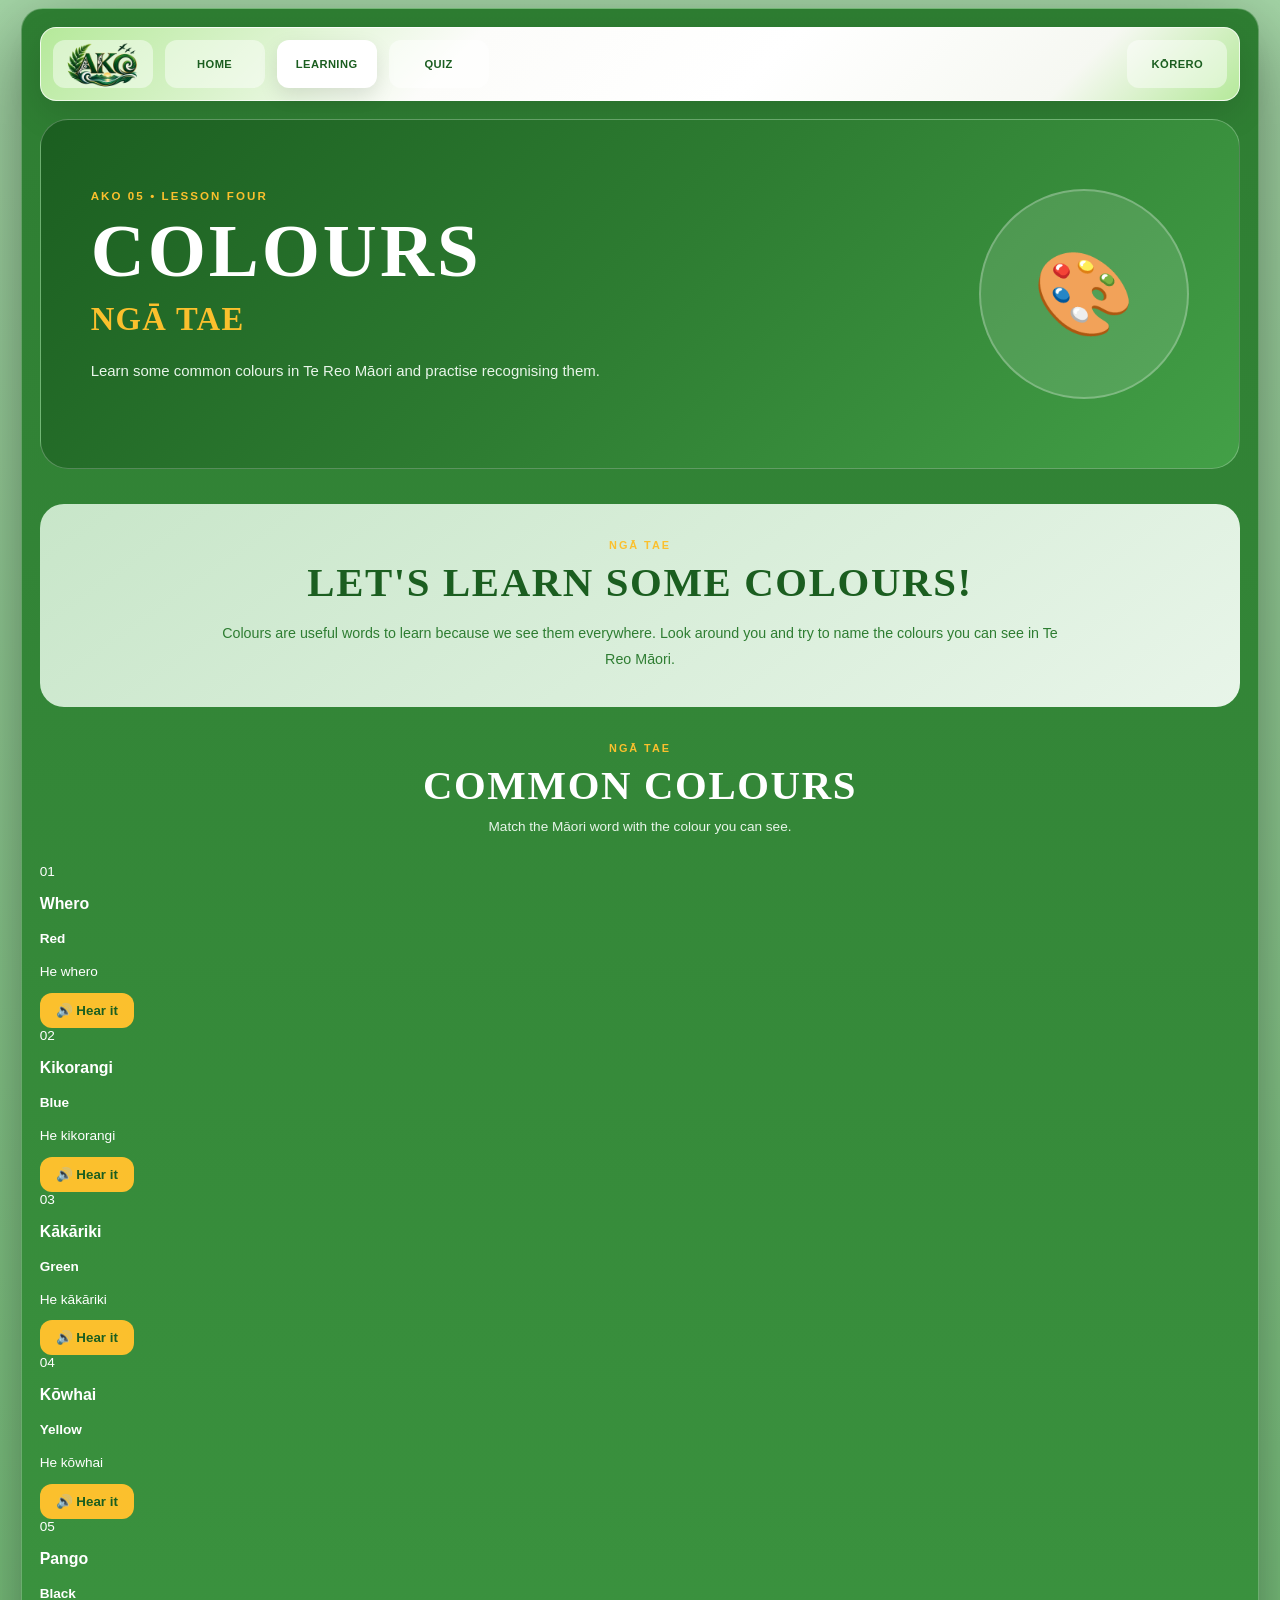
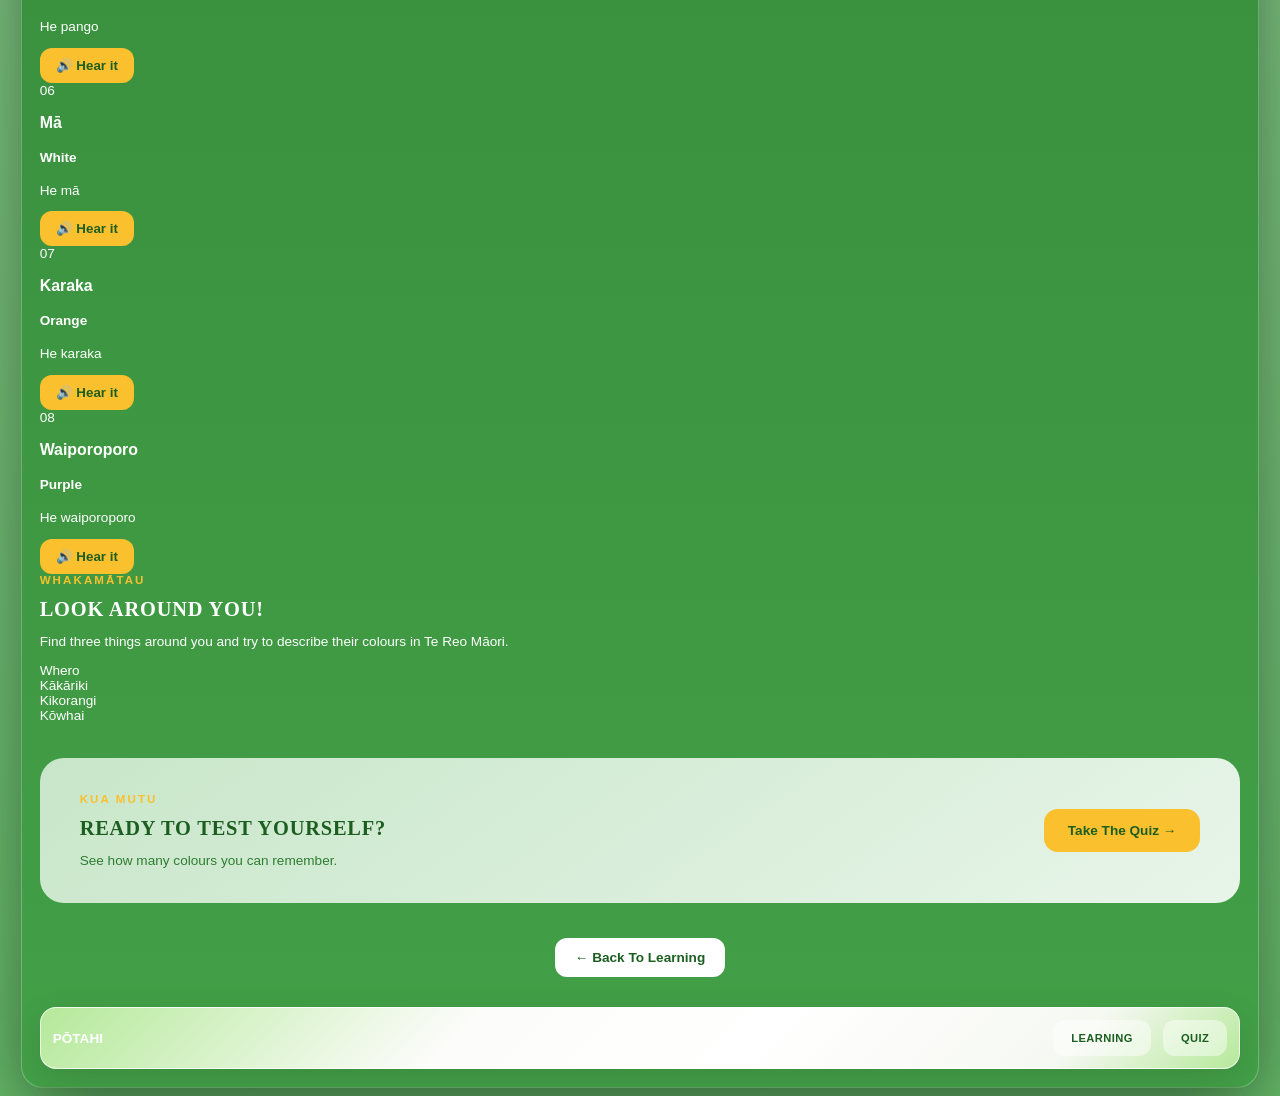
==== colours.html @ 437b7de7 "my new code for the colour card" ====
<!DOCTYPE html>
<html lang="en-NZ">

<head>
  <meta charset="UTF-8" />
  <meta name="viewport" content="width=device-width, initial-scale=1.0" />

  <title>Colours | Pōtahi</title>

  <link rel="stylesheet" href="style.css" />
</head>

<body>

  <main class="site-shell">

    <!-- Navigation -->
    <nav class="top-nav" aria-label="Main navigation">

      <a href="index.html">
        <img
          src="graphics/website_logo.png"
          width="77"
          height="51"
          alt="Pōtahi Home"
        />
      </a>

      <a href="index.html">Home</a>

      <a href="learning.html" class="active">
        Learning
      </a>

      <a href="Quiz.html">
        Quiz
      </a>

      <a class="nav-pill" href="#korero">
        Kōrero
      </a>

    </nav>


    <!-- Hero -->
    <section class="lesson-hero">

      <div>

        <p class="learning-eyebrow">
          AKO 05 • LESSON FOUR
        </p>

        <h1>
          Colours
        </h1>

        <h2>
          Ngā Tae
        </h2>

        <p>
          Learn some common colours in Te Reo Māori
          and practise recognising them.
        </p>

      </div>

      <div class="lesson-icon">
        🎨
      </div>

    </section>


    <!-- Introduction -->
    <section class="lesson-intro">

      <div class="section-heading">

        <p>NGĀ TAE</p>

        <h2>Let's Learn Some Colours!</h2>

      </div>

      <p>
        Colours are useful words to learn because we see
        them everywhere. Look around you and try to name
        the colours you can see in Te Reo Māori.
      </p>

    </section>


    <!-- Colour Cards -->
    <section class="colours-section">

      <div class="section-heading">

        <p>NGĀ TAE</p>

        <h2>Common Colours</h2>

        <span>
          Match the Māori word with the colour you can see.
        </span>

      </div>


      <div class="colours-grid">


        <!-- Whero -->
        <article class="colour-card">

          <span class="colour-number">
            01
          </span>

          <div class="colour-swatch swatch-red"></div>

          <h3>
            Whero
          </h3>

          <h4>
            Red
          </h4>

          <p>
            He whero
          </p>

          <button class="pronounce-btn" type="button">
            🔊 Hear it
          </button>

        </article>


        <!-- Kikorangi -->
        <article class="colour-card">

          <span class="colour-number">
            02
          </span>

          <div class="colour-swatch swatch-blue"></div>

          <h3>
            Kikorangi
          </h3>

          <h4>
            Blue
          </h4>

          <p>
            He kikorangi
          </p>

          <button class="pronounce-btn" type="button">
            🔊 Hear it
          </button>

        </article>


        <!-- Kākāriki -->
        <article class="colour-card">

          <span class="colour-number">
            03
          </span>

          <div class="colour-swatch swatch-green"></div>

          <h3>
            Kākāriki
          </h3>

          <h4>
            Green
          </h4>

          <p>
            He kākāriki
          </p>

          <button class="pronounce-btn" type="button">
            🔊 Hear it
          </button>

        </article>


        <!-- Kōwhai -->
        <article class="colour-card">

          <span class="colour-number">
            04
          </span>

          <div class="colour-swatch swatch-yellow"></div>

          <h3>
            Kōwhai
          </h3>

          <h4>
            Yellow
          </h4>

          <p>
            He kōwhai
          </p>

          <button class="pronounce-btn" type="button">
            🔊 Hear it
          </button>

        </article>


        <!-- Pango -->
        <article class="colour-card">

          <span class="colour-number">
            05
          </span>

          <div class="colour-swatch swatch-black"></div>

          <h3>
            Pango
          </h3>

          <h4>
            Black
          </h4>

          <p>
            He pango
          </p>

          <button class="pronounce-btn" type="button">
            🔊 Hear it
          </button>

        </article>


        <!-- Mā -->
        <article class="colour-card">

          <span class="colour-number">
            06
          </span>

          <div class="colour-swatch swatch-white"></div>

          <h3>
            Mā
          </h3>

          <h4>
            White
          </h4>

          <p>
            He mā
          </p>

          <button class="pronounce-btn" type="button">
            🔊 Hear it
          </button>

        </article>


        <!-- Karaka -->
        <article class="colour-card">

          <span class="colour-number">
            07
          </span>

          <div class="colour-swatch swatch-orange"></div>

          <h3>
            Karaka
          </h3>

          <h4>
            Orange
          </h4>

          <p>
            He karaka
          </p>

          <button class="pronounce-btn" type="button">
            🔊 Hear it
          </button>

        </article>


        <!-- Waiporoporo -->
        <article class="colour-card">

          <span class="colour-number">
            08
          </span>

          <div class="colour-swatch swatch-purple"></div>

          <h3>
            Waiporoporo
          </h3>

          <h4>
            Purple
          </h4>

          <p>
            He waiporoporo
          </p>

          <button class="pronounce-btn" type="button">
            🔊 Hear it
          </button>

        </article>

      </div>

    </section>


    <!-- Colour Practice -->
    <section class="colour-practice-section">

      <div class="colour-practice-content">

        <p class="learning-eyebrow">
          WHAKAMĀTAU
        </p>

        <h2>
          Look Around You!
        </h2>

        <p>
          Find three things around you and try to
          describe their colours in Te Reo Māori.
        </p>

      </div>


      <div class="colour-challenge">

        <div class="challenge-circle red-circle">
          Whero
        </div>

        <div class="challenge-circle green-circle">
          Kākāriki
        </div>

        <div class="challenge-circle blue-circle">
          Kikorangi
        </div>

        <div class="challenge-circle yellow-circle">
          Kōwhai
        </div>

      </div>

    </section>


    <!-- Quiz -->
    <section class="practice-section">

      <div>

        <p class="learning-eyebrow">
          KUA MUTU
        </p>

        <h2>
          Ready To Test Yourself?
        </h2>

        <p>
          See how many colours you can remember.
        </p>

      </div>

      <a href="Quiz.html" class="learning-start-btn">
        Take The Quiz →
      </a>

    </section>


    <!-- Back -->
    <div class="lesson-back">

      <a href="learning.html">
        ← Back To Learning
      </a>

    </div>


    <!-- Footer -->
    <footer class="footer-nav">

      <span>
        Pōtahi
      </span>

      <a href="learning.html">
        Learning
      </a>

      <a href="Quiz.html">
        Quiz
      </a>

    </footer>

  </main>


  <script src="script.js"></script>

</body>

</html>
---- style.css ----
:root {
  --forest:#2E7D32;
  --emerald:#43A047;
  --lime:#81C784;
  --mint:#E8F5E9;
  --sage:#C8E6C9;
  --dark:#1B5E20;
  --gold:#FBC02D;
  --white:#FFFFFF;
  --line: rgba(255,255,255,.25);
}

* {
  box-sizing: border-box;
}

body {
  margin: 0;
  min-height: 100vh;
  font-family: Arial, Helvetica, sans-serif;
  background: linear-gradient(180deg,#A5D6A7,#81C784,#66BB6A);
  color: var(--white);

  padding: 8px;
}

.site-shell {
  width: 98%;
  max-width: 2500px;
  margin: 0 auto;
  padding: 18px;
  border-radius: 22px;
  border: 1px solid var(--line);
  background: linear-gradient(180deg,#2E7D32,#388E3C,#43A047);
  box-shadow: 0 24px 80px rgba(0, 0, 0, 0.45);
}

.top-nav,
.footer-nav {

  background: linear-gradient(
      135deg,
      #b5e99a 0%,
      #fcfcfa 35%,
      #ffffff 60%,
      #f6f8f2 85%,
      #b5e99a 100%
  );

  border: 1px solid rgba(255,255,255,.75);

  border-radius: 16px;

  padding: 12px;

  display: flex;

  gap: 12px;

  align-items: center;

  box-shadow:
      0 12px 35px rgba(0,0,0,.12);
}

.top-nav a,
.footer-nav a {

  color: var(--dark);

  text-decoration: none;

  font-weight: 700;

  letter-spacing: .04em;

  text-transform: uppercase;

  font-size: .82rem;

  padding: 12px 18px;

  border-radius: 12px;

  background: rgba(255,255,255,.45);

  transition: .3s;
}

.top-nav a:hover,


.footer-nav a:hover {

    background: white;

    transform: translateY(-2px);

    box-shadow: 0 8px 20px rgba(0,0,0,.10);

}

.logo {
  width: 46px;
  height: 46px;
  display: grid;
  place-items: center;
  border-radius: 50% !important;
  padding: 0 !important;
  font-family: Georgia, serif;
  font-size: 1.2rem !important;
}

.nav-pill {
  margin-left: auto;
}

.hero {
  margin: 18px 0;
  min-height: 300px;
  border-radius: 20px;
  padding: 42px;
  display: flex;
  justify-content: space-between;
  gap: 24px;
  align-items: center;
  background: linear-gradient(135deg,#2E7D32,#43A047);
  border: 1px solid var(--line);
}

.eyebrow {
  margin: 0 0 8px;
  text-transform: uppercase;
  letter-spacing: 0.18em;
  color: var(--white);
  font-weight: 700;
}

h1,
h2 {
  margin: 0;
  font-family: Georgia, 'Times New Roman', serif;
  text-transform: uppercase;
  color: var(--white);
  letter-spacing: 0.04em;
}

h1 {
  font-size: clamp(2.2rem, 6vw, 4.5rem);
}

.button {
  color: var(--navy);
  background: var(--white);
  text-decoration: none;
  font-weight: 800;
  padding: 14px 22px;
  border-radius: 12px;
  white-space: nowrap;
}

.card-grid {
  display: grid;
  grid-template-columns: repeat(2, 1fr);
  gap: 18px;
}

.info-card{
    position:relative;
    min-height: 340px;
    border-radius:28px;
    overflow:hidden;
    border:1px solid var(--line);

    cursor:pointer;

    transition:.45s;

    transform-style:preserve-3d;
}

.info-card:hover{
    transform:translateY(-12px) scale(1.03);

    box-shadow:0 30px 60px rgba(0,0,0,.35);
}

.card-front,
.card-back{

    position:absolute;

    inset:0;

    padding:35px;

    display:flex;

    flex-direction:column;

    justify-content:center;

    transition:.45s;
}

.card-front{

    opacity:1;

    transform:translateY(0);
}

.card-back{

    opacity:0;

    transform:translateY(60px);

    justify-content:center;
}

.info-card:hover .card-front{

    opacity:0;

    transform:translateY(-40px);
}

.info-card:hover .card-back{

    opacity:1;

    transform:translateY(0);
}

.arrow{

    position:absolute;

    right:30px;

    bottom:25px;

    width:46px;

    height:46px;

    border-radius:50%;

    display:grid;

    place-items:center;

    background:white;

    color:#061229;

    font-size:24px;

    font-weight:bold;

    transition:.35s;
}

.info-card:hover .arrow{

    transform:rotate(45deg) scale(1.2);
}



.info-card::after {
  content: "";
  position: absolute;
  inset: 0;

  background:
    radial-gradient(
      circle at 70% 20%,
      rgba(255,255,255,0.45),
      transparent 35%
    );

  pointer-events: none;
}

.info-card h2 {
  font-size: clamp(1.6rem, 3vw, 2.6rem);
  max-width: 11ch;
}

.info-card p {
    max-width: 100%;
    width: 100%;

    font-size: 1.05rem;
    line-height: 1.8;

    margin-top: 18px;
    margin-bottom: 0;

    flex-grow: 1;
}

.learn-btn{
    position:absolute;

    right:25px;
    bottom:25px;

    width:120px;
    height:120px;

    display:flex;
    align-items:center;
    justify-content:center;

    border-radius:50%;

    text-decoration:none;
    text-align:center;

    font-size:1.15rem;
    font-weight:700;

    transition:.35s;
}

/* Top two cards */
.light-card .learn-btn{
    background:#ffffff;
    color:var(--blue);
}

/* Bottom two cards */
.dark-card .learn-btn,
.purple-card .learn-btn{
    background:var(--blue);
    color:#ffffff;
}

.learn-btn:hover{
    transform:scale(1.08);
}

.icon{
    width:80px;
    height:80px;

    font-size:34px;

    display:flex;
    align-items:center;
    justify-content:center;

    border-radius:50%;
    border:2px solid currentColor;

    margin-bottom:28px;
}

.light-card {
  background:linear-gradient(145deg,#c4e4a1,#E8F5E9,#DCEDC8);

  color: var(--dark);
}

.light-card h2 {
  color: var(--dark);
}

.light-card p {
  color: var(--dark);
}

.dark-card {
  background:linear-gradient(145deg,#c4e4a1,#E8F5E9,#DCEDC8);
}

.purple-card {
  background:linear-gradient(145deg,#c4e4a1,#E8F5E9,#DCEDC8);
}

.footer-nav {
  margin-top: 18px;
}

.footer-nav span {
  margin-right: auto;
  font-weight: 800;
  text-transform: uppercase;
  color: var(--white);
}

.learn-btn{
    width:120px;
    height:120px;

    display:flex;
    align-items:center;
    justify-content:center;

    text-align:center;
    text-decoration:none;

    border-radius:50%;

    font-weight:bold;

    transition:.3s;

    position:absolute;
    right:25px;
    bottom:25px;
}

/* Top two cards */
.light-card .learn-btn{
    background:#ffffff;
    color:var(--dark);
}

/* Bottom two cards */
.dark-card .learn-btn,
.purple-card .learn-btn{
    background:var(--dark);
    color:#ffffff;
}

.learn-btn:hover{
    transform:scale(1.08);
}

@media (max-width: 760px) {
  body {
    padding: 12px;
  }

  .top-nav,
  .footer-nav,
  .hero {
    flex-wrap: wrap;
  }

  .nav-pill {
    margin-left: 0;
  }

  .hero {
    padding: 28px;
    align-items: flex-start;
  }

  .card-grid {
    grid-template-columns: 1fr;
  }

  .info-card {
    min-height: 210px;
  }
}

.button,.learn-btn,.arrow{background:#FBC02D !important;color:#1B5E20 !important;}
.icon{background:#fff;color:#2E7D32;border:none;box-shadow:0 8px 18px rgba(0,0,0,.15);}

html {
    font-size: 85%;
}

/* =====================================================
LEARNING PAGE
===================================================== */

/* Active navigation link */

.top-nav a.active {
background: #ffffff;
box-shadow: 0 8px 20px rgba(0,0,0,.10);
}

/* Learning Hero */

.learning-hero {

margin: 18px 0;

min-height: 390px;

padding: 55px;

border-radius: 28px;

display: flex;

justify-content: space-between;

align-items: center;

gap: 40px;

background:
    linear-gradient(
        135deg,
        #1B5E20,
        #2E7D32,
        #43A047
    );

border: 1px solid var(--line);

overflow: hidden;

position: relative;

}

.learning-hero::after {

content: "";

position: absolute;

width: 400px;
height: 400px;

border-radius: 50%;

right: -120px;
top: -160px;

background: rgba(255,255,255,.10);

}

.learning-hero-content {

max-width: 720px;

position: relative;

z-index: 2;

}

.learning-eyebrow {

margin: 0 0 12px;

text-transform: uppercase;

letter-spacing: .18em;

font-size: .85rem;

font-weight: 800;

color: #FBC02D;

}

.learning-hero h1 {

margin: 0;

font-family: Georgia, 'Times New Roman', serif;

font-size: clamp(2.8rem, 7vw, 5.5rem);

line-height: 1;

color: #ffffff;

}

.learning-hero-content > p:not(.learning-eyebrow) {

max-width: 650px;

margin: 22px 0 30px;

font-size: 1.15rem;

line-height: 1.7;

color: #ffffff;

}

.learning-start-btn {

display: inline-flex;

align-items: center;

justify-content: center;

padding: 14px 24px;

border-radius: 14px;

background: #FBC02D;

color: #1B5E20;

text-decoration: none;

font-weight: 800;

transition: .3s;

}

.learning-start-btn:hover {

transform: translateY(-4px) scale(1.03);

box-shadow: 0 12px 25px rgba(0,0,0,.2);

}

/* Hero symbol */

.learning-hero-symbol {

min-width: 230px;

width: 230px;

height: 230px;

border-radius: 50%;

display: flex;

flex-direction: column;

align-items: center;

justify-content: center;

background: rgba(255,255,255,.12);

border: 2px solid rgba(255,255,255,.25);

position: relative;

z-index: 2;

text-align: center;

}

.learning-hero-symbol span {

font-size: 4rem;

margin-bottom: 8px;

}

.learning-hero-symbol strong {

color: #ffffff;

font-family: Georgia, serif;

font-size: 1.5rem;

}

.learning-hero-symbol small {

color: #E8F5E9;

margin-top: 4px;

}

/* Section heading */

.learning-section {

margin: 35px 0;

}

.section-heading {

text-align: center;

margin-bottom: 30px;

}

.section-heading p {

margin: 0 0 8px;

color: #FBC02D;

font-size: .8rem;

font-weight: 800;

letter-spacing: .18em;

}

.section-heading h2 {

margin: 0;

font-size: clamp(1.8rem, 4vw, 3rem);

}

.section-heading span {

display: block;

margin-top: 10px;

color: #E8F5E9;

font-size: 1rem;

}

/* Learning cards */

.learning-grid {


display: grid;

grid-template-columns: repeat(2, 1fr);

gap: 20px;


}

.learning-card {


min-height: 270px;

padding: 30px;

border-radius: 24px;

position: relative;

overflow: hidden;

display: flex;

align-items: flex-start;

gap: 24px;

text-decoration: none;

color: #1B5E20;

background:
    linear-gradient(
        145deg,
        #C8E6C9,
        #E8F5E9,
        #DCEDC8
    );

border: 1px solid rgba(255,255,255,.5);

box-shadow:
    0 12px 30px rgba(0,0,0,.18);

transition:
    transform .35s ease,
    box-shadow .35s ease;


}

.learning-card::before {


content: "";

position: absolute;

width: 180px;
height: 180px;

border-radius: 50%;

right: -70px;
bottom: -70px;

background: rgba(46,125,50,.10);

transition: .4s;


}

.learning-card:hover {


transform: translateY(-10px) scale(1.015);

box-shadow:
    0 25px 50px rgba(0,0,0,.28);


}

.learning-card:hover::before {


transform: scale(1.4);


}

.learning-card-icon {


width: 75px;
height: 75px;

min-width: 75px;

border-radius: 22px;

display: flex;

align-items: center;

justify-content: center;

background: #ffffff;

font-size: 2rem;

box-shadow:
    0 8px 18px rgba(0,0,0,.12);


}

.learning-card-content {


padding-right: 35px;


}

.card-number {


display: block;

margin-bottom: 5px;

font-size: .75rem;

font-weight: 800;

letter-spacing: .12em;

color: #43A047;


}

.learning-card h3 {


margin: 0;

font-family: Georgia, 'Times New Roman', serif;

font-size: 1.8rem;

color: #1B5E20;


}

.learning-card h4 {


margin: 5px 0 14px;

font-size: .95rem;

font-weight: 700;

color: #43A047;


}

.learning-card p {


margin: 0;

font-size: 1rem;

line-height: 1.6;

color: #2E7D32;


}

.learning-card-arrow {


position: absolute;

right: 25px;

bottom: 22px;

width: 45px;
height: 45px;

border-radius: 50%;

display: flex;

align-items: center;

justify-content: center;

background: #FBC02D;

color: #1B5E20;

font-size: 1.4rem;

font-weight: 900;

transition: .3s;


}

.learning-card:hover .learning-card-arrow {


transform: rotate(-45deg) scale(1.1);


}

/* Songs and videos */

.learning-media-section {


margin: 35px 0;

padding: 45px;

border-radius: 28px;

display: grid;

grid-template-columns: 1fr 1fr;

gap: 35px;

align-items: center;

background:
    linear-gradient(
        135deg,
        #2E7D32,
        #43A047
    );

border: 1px solid var(--line);


}

.media-text h2 {


margin: 0;

font-size: clamp(1.8rem, 4vw, 3rem);


}

.media-text > p:not(.learning-eyebrow) {


line-height: 1.7;

font-size: 1rem;

color: #E8F5E9;

margin: 18px 0 25px;


}

.media-preview {


min-height: 250px;

border-radius: 24px;

display: flex;

flex-direction: column;

align-items: center;

justify-content: center;

text-align: center;

background:
    rgba(255,255,255,.12);

border: 1px solid rgba(255,255,255,.2);


}

.play-circle {


width: 75px;
height: 75px;

border-radius: 50%;

display: flex;

align-items: center;

justify-content: center;

margin-bottom: 15px;

background: #FBC02D;

color: #1B5E20;

font-size: 1.6rem;

padding-left: 4px;


}

.media-preview h3 {


margin: 0;

font-family: Georgia, serif;

font-size: 1.5rem;


}

.media-preview p {


margin: 8px 0 0;

color: #E8F5E9;


}

/* Culture section */

.culture-learning-section {


margin: 35px 0;

padding: 40px;

border-radius: 28px;

display: grid;

grid-template-columns: 280px 1fr;

gap: 40px;

align-items: center;

background:
    linear-gradient(
        145deg,
        #C8E6C9,
        #E8F5E9
    );

color: #1B5E20;


}

.culture-image {


width: 280px;
height: 280px;

border-radius: 24px;

display: flex;

align-items: center;

justify-content: center;

background: #2E7D32;

box-shadow:
    0 15px 35px rgba(0,0,0,.2);


}

.culture-image span {


font-size: 6rem;


}

.culture-content h2 {


color: #1B5E20;

font-size: clamp(1.8rem, 4vw, 3rem);

}

.culture-content p {

color: #2E7D32;

line-height: 1.7;

font-size: 1rem;

}

/* Mobile */

@media (max-width: 760px) {


.learning-hero {

    padding: 32px;

    flex-direction: column;

    align-items: flex-start;

}


.learning-hero-symbol {

    width: 170px;
    height: 170px;

    min-width: 170px;

    align-self: center;

}


.learning-grid {

    grid-template-columns: 1fr;

}


.learning-media-section {

    grid-template-columns: 1fr;

    padding: 30px;

}


.culture-learning-section {

    grid-template-columns: 1fr;

    padding: 30px;

}


.culture-image {

    width: 100%;
    height: 220px;

}


.learning-card {

    min-height: 240px;

}

}
.top-nav a:not(.logo) {
    width: 100px;
    height: 48px;

    display: flex;
    align-items: center;
    justify-content: center;

    padding: 0;

}:not(.logo)

/* =====================================================
   GREETINGS LESSON PAGE
   ===================================================== */


/* Lesson hero */

.lesson-hero {

    margin: 18px 0;

    min-height: 350px;

    padding: 50px;

    border-radius: 28px;

    display: flex;

    justify-content: space-between;

    align-items: center;

    gap: 35px;

    background:
        linear-gradient(
            135deg,
            #1B5E20,
            #2E7D32,
            #43A047
        );

    border: 1px solid var(--line);

}


.lesson-hero h1 {

    margin: 0;

    font-family: Georgia, 'Times New Roman', serif;

    font-size: clamp(3rem, 7vw, 5.5rem);

    line-height: 1;

    color: #ffffff;

}


.lesson-hero h2 {

    margin: 12px 0 0;

    font-size: clamp(1.5rem, 3vw, 2.4rem);

    color: #FBC02D;

}


.lesson-hero p:not(.learning-eyebrow) {

    max-width: 650px;

    margin-top: 20px;

    font-size: 1.1rem;

    line-height: 1.7;

    color: #E8F5E9;

}


.lesson-icon {

    width: 210px;

    height: 210px;

    min-width: 210px;

    border-radius: 50%;

    display: flex;

    align-items: center;

    justify-content: center;

    background: rgba(255,255,255,.12);

    border: 2px solid rgba(255,255,255,.25);

    font-size: 6rem;

}


/* Introduction */

.lesson-intro {

    margin: 35px 0;

    padding: 35px;

    border-radius: 24px;

    text-align: center;

    background:
        linear-gradient(
            145deg,
            #C8E6C9,
            #E8F5E9
        );

}


.lesson-intro .section-heading {

    margin-bottom: 15px;

}


.lesson-intro .section-heading h2 {

    color: #1B5E20;

}


.lesson-intro > p {

    max-width: 850px;

    margin: auto;

    color: #2E7D32;

    font-size: 1.05rem;

    line-height: 1.8;

}


/* Greeting section */

.greeting-section {

    margin: 35px 0;

}


.greeting-grid {

    display: grid;

    grid-template-columns: repeat(3, 1fr);

    gap: 20px;

}


/* Greeting cards */

.greeting-card {

    min-height: 330px;

    padding: 30px;

    border-radius: 24px;

    position: relative;

    overflow: hidden;

    background:
        linear-gradient(
            145deg,
            #C8E6C9,
            #E8F5E9,
            #DCEDC8
        );

    color: #1B5E20;

    box-shadow:
        0 12px 30px rgba(0,0,0,.16);

    transition: .35s;

}


.greeting-card:hover {

    transform: translateY(-8px);

    box-shadow:
        0 25px 45px rgba(0,0,0,.25);

}


.greeting-number {

    position: absolute;

    right: 22px;

    top: 20px;

    font-size: .75rem;

    font-weight: 800;

    letter-spacing: .12em;

    color: #43A047;

}


.greeting-symbol {

    width: 70px;

    height: 70px;

    border-radius: 20px;

    display: flex;

    align-items: center;

    justify-content: center;

    background: #ffffff;

    font-size: 2rem;

    margin-bottom: 22px;

    box-shadow:
        0 8px 18px rgba(0,0,0,.10);

}


.greeting-card h3 {

    margin: 0;

    font-family: Georgia, 'Times New Roman', serif;

    font-size: 2rem;

    color: #1B5E20;

}


.greeting-card h4 {

    margin: 6px 0 15px;

    color: #43A047;

    font-size: .95rem;

}


.greeting-card p {

    margin: 0 0 20px;

    color: #2E7D32;

    line-height: 1.6;

}


.pronounce-btn {

    border: none;

    padding: 10px 16px;

    border-radius: 12px;

    background: #FBC02D;

    color: #1B5E20;

    font-weight: 800;

    cursor: pointer;

    transition: .3s;

}


.pronounce-btn:hover {

    transform: scale(1.05);

    box-shadow:
        0 8px 18px rgba(0,0,0,.15);

}


/* Conversation */

.conversation-section {

    margin: 35px 0;

    padding: 45px;

    border-radius: 28px;

    display: grid;

    grid-template-columns: 1fr 1fr;

    gap: 35px;

    align-items: center;

    background:
        linear-gradient(
            135deg,
            #2E7D32,
            #43A047
        );

}


.conversation-content h2 {

    margin: 0;

    font-size: clamp(1.8rem, 4vw, 3rem);

}


.conversation-content > p:not(.learning-eyebrow) {

    color: #E8F5E9;

    line-height: 1.7;

}


.conversation-box {

    padding: 25px;

    border-radius: 22px;

    background: rgba(255,255,255,.12);

    border: 1px solid rgba(255,255,255,.2);

}


.conversation-person {

    display: flex;

    align-items: center;

    gap: 15px;

    padding: 15px;

    margin-bottom: 12px;

    border-radius: 15px;

    background: rgba(255,255,255,.12);

}


.conversation-person:last-child {

    margin-bottom: 0;

}


.person-icon {

    width: 50px;

    height: 50px;

    border-radius: 50%;

    display: flex;

    align-items: center;

    justify-content: center;

    background: #ffffff;

    font-size: 1.5rem;

}


.conversation-person strong {

    color: #FBC02D;

}


.conversation-person p {

    margin: 5px 0 0;

    color: #ffffff;

    font-size: 1.05rem;

}


/* Practice */

.practice-section {

    margin: 35px 0;

    padding: 35px 40px;

    border-radius: 24px;

    display: flex;

    justify-content: space-between;

    align-items: center;

    gap: 25px;

    background:
        linear-gradient(
            145deg,
            #C8E6C9,
            #E8F5E9
        );

}


.practice-section h2 {

    margin: 0;

    color: #1B5E20;

}


.practice-section p:not(.learning-eyebrow) {

    margin-bottom: 0;

    color: #2E7D32;

}


/* Back button */

.lesson-back {

    text-align: center;

    margin: 30px 0;

}


.lesson-back a {

    display: inline-block;

    padding: 12px 20px;

    border-radius: 12px;

    background: #ffffff;

    color: #1B5E20;

    text-decoration: none;

    font-weight: 800;

    transition: .3s;

}


.lesson-back a:hover {

    transform: translateY(-3px);

    box-shadow:
        0 8px 18px rgba(0,0,0,.15);

}


/* Mobile */

@media (max-width: 900px) {

    .greeting-grid {

        grid-template-columns: repeat(2, 1fr);

    }

}


@media (max-width: 760px) {

    .lesson-hero {

        padding: 32px;

        flex-direction: column;

        align-items: flex-start;

    }


    .lesson-icon {

        width: 150px;

        height: 150px;

        min-width: 150px;

        font-size: 4rem;

        align-self: center;

    }


    .greeting-grid {

        grid-template-columns: 1fr;

    }


    .conversation-section {

        grid-template-columns: 1fr;

        padding: 30px;

    }


    .practice-section {

        flex-direction: column;

        align-items: flex-start;

    }

}

/* =====================================================
   NUMBERS LESSON
   ===================================================== */

.numbers-section {
    margin: 35px 0;
}

.numbers-grid {
    display: grid;
    grid-template-columns: repeat(5, 1fr);
    gap: 18px;
}

.number-card {
    min-height: 300px;
    padding: 25px;
    border-radius: 24px;
    position: relative;
    text-align: center;

    background:
        linear-gradient(
            145deg,
            #C8E6C9,
            #E8F5E9,
            #DCEDC8
        );

    color: #1B5E20;

    box-shadow:
        0 12px 30px rgba(0,0,0,.16);

    transition: .35s;
}

.number-card:hover {
    transform: translateY(-10px) scale(1.03);

    box-shadow:
        0 25px 45px rgba(0,0,0,.25);
}

.number-count {
    position: absolute;

    top: 18px;
    right: 20px;

    font-size: .7rem;
    font-weight: 800;

    color: #43A047;
}

.big-number {
    width: 100px;
    height: 100px;

    margin: 20px auto;

    display: flex;
    align-items: center;
    justify-content: center;

    border-radius: 50%;

    background: #ffffff;

    color: #2E7D32;

    font-family: Georgia, 'Times New Roman', serif;

    font-size: 3rem;
    font-weight: bold;

    box-shadow:
        0 8px 18px rgba(0,0,0,.12);
}

.number-card h3 {
    margin: 5px 0;

    font-family: Georgia, 'Times New Roman', serif;

    font-size: 1.8rem;

    color: #1B5E20;
}

.number-card p {
    margin: 5px 0 18px;

    color: #43A047;

    font-weight: 700;
}

.number-card .pronounce-btn {
    margin-top: 5px;
}


/* Counting practice */

.counting-section {
    margin: 35px 0;

    padding: 45px;

    border-radius: 28px;

    display: grid;

    grid-template-columns: 1fr 1fr;

    gap: 35px;

    align-items: center;

    background:
        linear-gradient(
            135deg,
            #2E7D32,
            #43A047
        );
}

.counting-content h2 {
    margin: 0;

    font-size: clamp(1.8rem, 4vw, 3rem);
}

.counting-content > p:not(.learning-eyebrow) {
    color: #E8F5E9;

    line-height: 1.7;
}

.counting-display {
    padding: 30px;

    border-radius: 24px;

    text-align: center;

    background: rgba(255,255,255,.12);

    border: 1px solid rgba(255,255,255,.2);

    line-height: 2.5;
}

.counting-display span {
    display: inline-flex;

    width: 45px;
    height: 45px;

    margin: 5px;

    align-items: center;
    justify-content: center;

    border-radius: 50%;

    background: #FBC02D;

    color: #1B5E20;

    font-weight: 900;
}


/* Numbers mobile */

@media (max-width: 1000px) {

    .numbers-grid {
        grid-template-columns: repeat(3, 1fr);
    }

}

@media (max-width: 650px) {

    .numbers-grid {
        grid-template-columns: repeat(2, 1fr);
    }

    .counting-section {
        grid-template-columns: 1fr;

        padding: 30px;
    }

}

@media (max-width: 430px) {

    .numbers-grid {
        grid-template-columns: 1fr;
    }

}
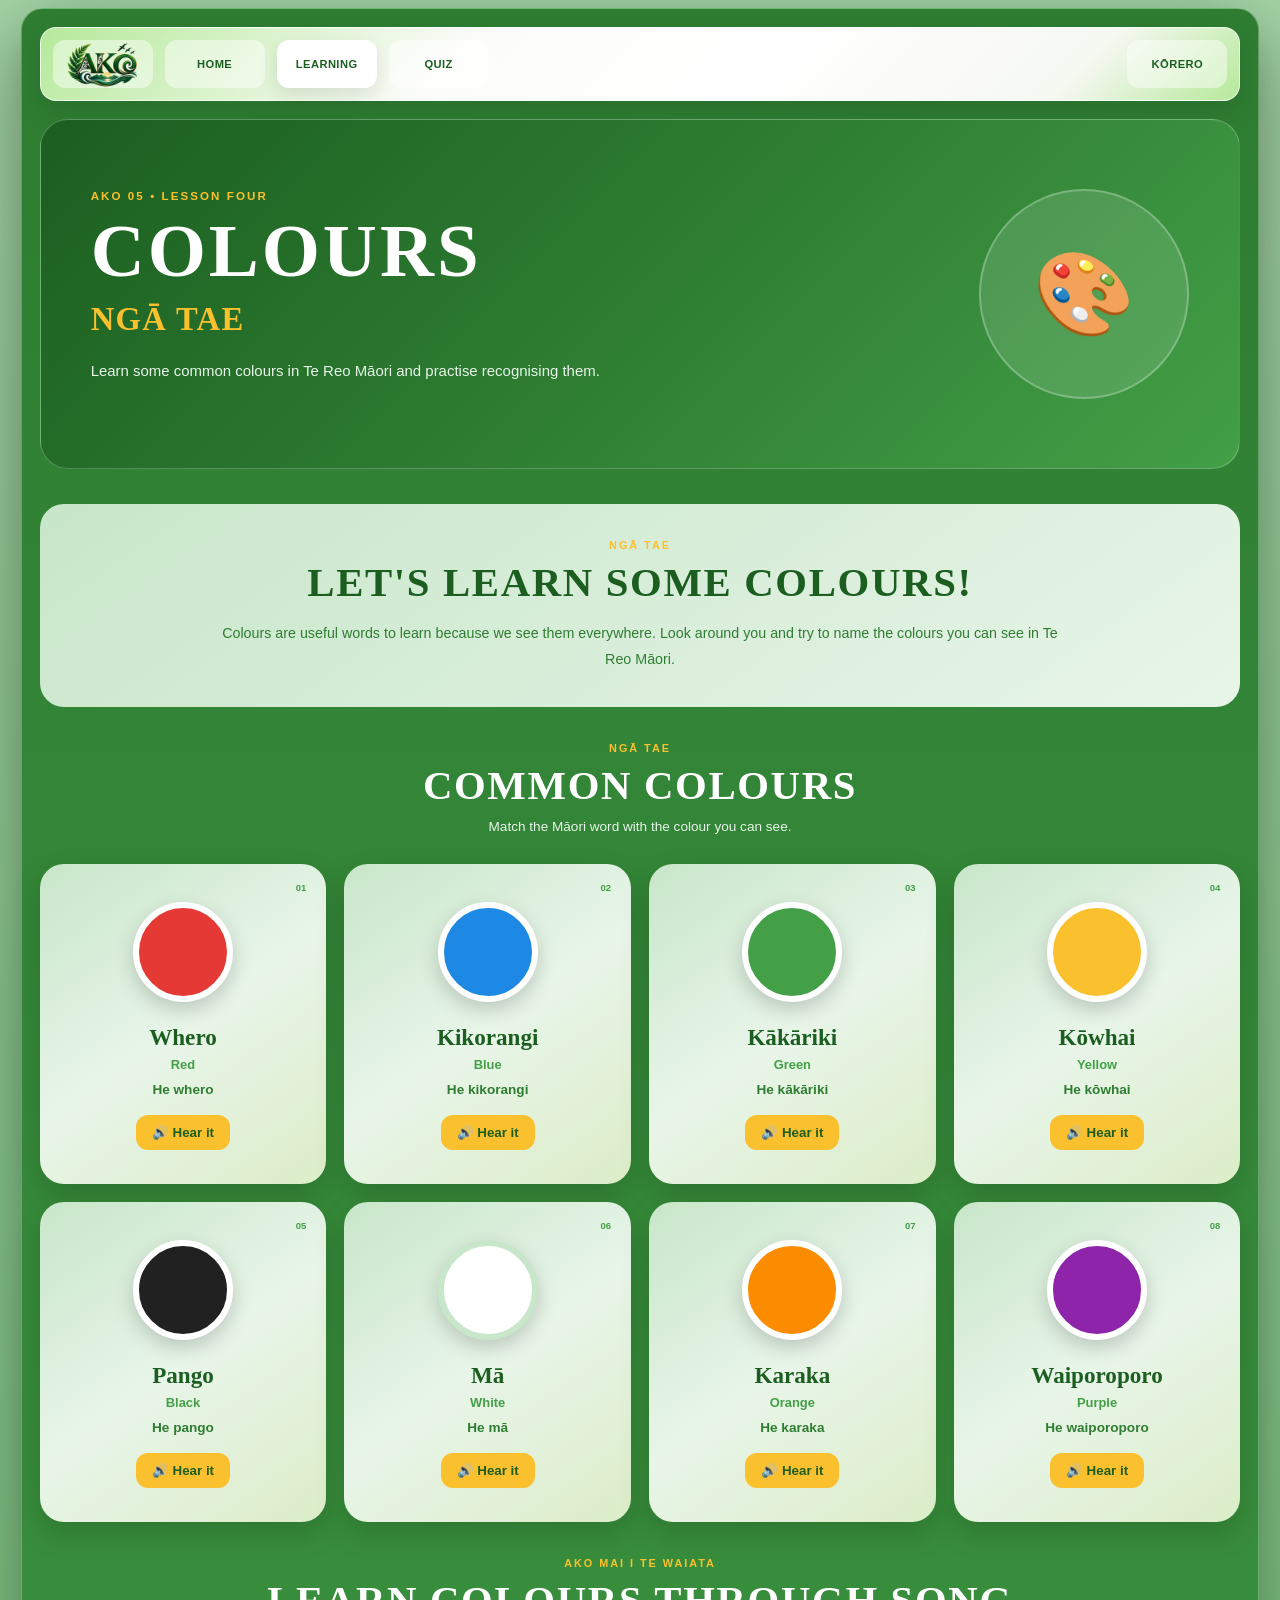
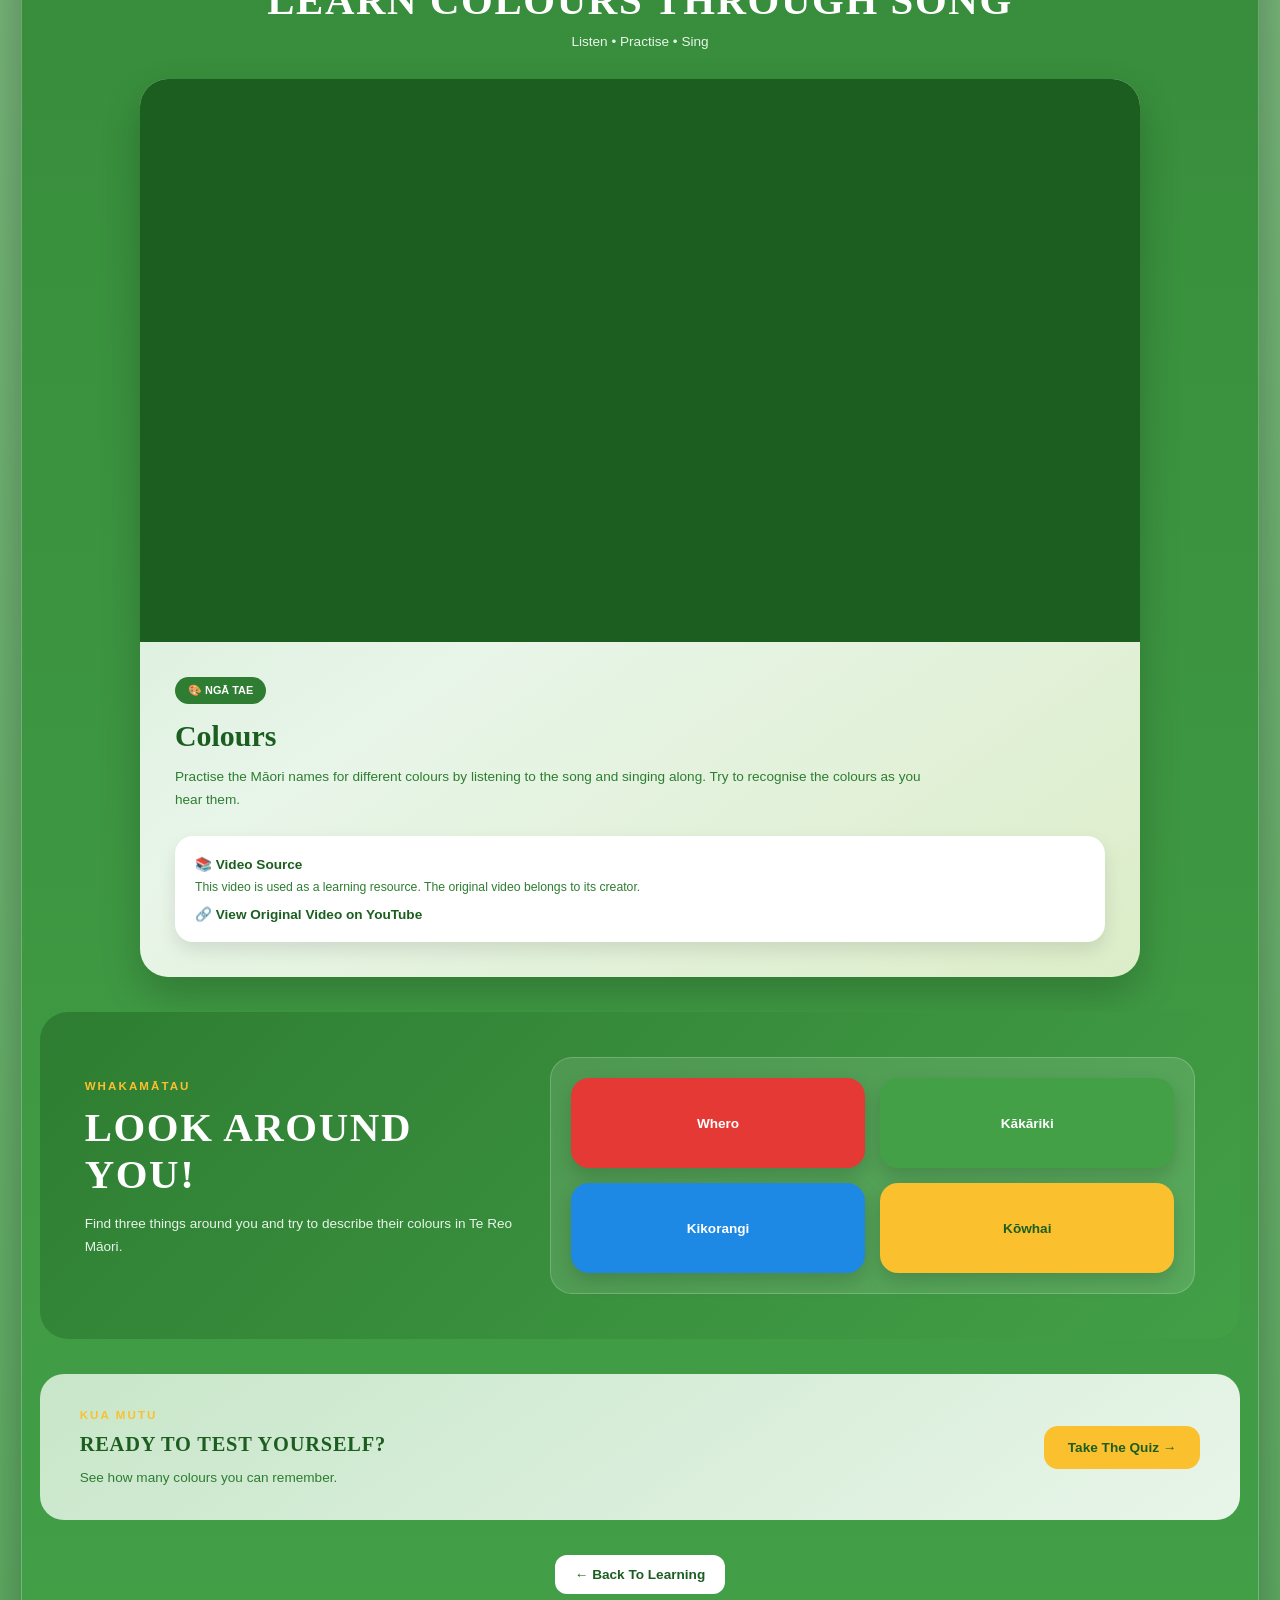
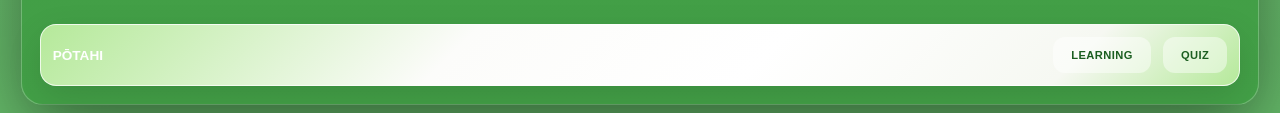
==== commit b2d7bf10: "adding the video for color card" ====
--- a/colours.html
+++ b/colours.html
@@ -340,6 +340,88 @@
 
     </section>
 
+    <!-- ==========================================
+        COLOURS VIDEO
+        ========================================== -->
+
+    <section class="video-page-section">
+
+      <div class="video-page-heading">
+
+        <p>
+          AKO MAI I TE WAIATA
+        </p>
+
+        <h2>
+          Learn Colours Through Song
+        </h2>
+
+        <span>
+          Listen • Practise • Sing
+        </span>
+
+      </div>
+
+
+      <!-- Colours Song -->
+      <article class="video-card">
+
+        <div class="video-container">
+
+          <iframe
+            src="https://www.youtube.com/embed/i-pQ1SvmETc"
+            title="Te Reo Māori Colours Song"
+            allow="accelerometer; autoplay; clipboard-write; encrypted-media; gyroscope; picture-in-picture; web-share"
+            allowfullscreen>
+          </iframe>
+
+        </div>
+
+
+        <div class="video-content">
+
+          <span class="video-label">
+            🎨 NGĀ TAE
+          </span>
+
+          <h3>
+            Colours
+          </h3>
+
+          <p>
+            Practise the Māori names for different colours
+            by listening to the song and singing along.
+            Try to recognise the colours as you hear them.
+          </p>
+
+
+          <div class="video-source-box">
+
+            <strong>
+              📚 Video Source
+            </strong>
+
+            <p>
+              This video is used as a learning resource.
+              The original video belongs to its creator.
+            </p>
+
+            <a
+              href="https://youtu.be/i-pQ1SvmETc?si=KXxPVZaztiZ-BKZs"
+              target="_blank"
+              rel="noopener noreferrer">
+
+              🔗 View Original Video on YouTube
+
+            </a>
+
+          </div>
+
+        </div>
+
+      </article>
+
+    </section>
 
     <!-- Colour Practice -->
     <section class="colour-practice-section">
--- a/style.css
+++ b/style.css
@@ -150,7 +150,7 @@
 }
 
 .button {
-  color: var(--navy);
+  color: var(--dark);
   background: var(--white);
   text-decoration: none;
   font-weight: 800;
@@ -300,47 +300,6 @@
     margin-bottom: 0;
 
     flex-grow: 1;
-}
-
-.learn-btn{
-    position:absolute;
-
-    right:25px;
-    bottom:25px;
-
-    width:120px;
-    height:120px;
-
-    display:flex;
-    align-items:center;
-    justify-content:center;
-
-    border-radius:50%;
-
-    text-decoration:none;
-    text-align:center;
-
-    font-size:1.15rem;
-    font-weight:700;
-
-    transition:.35s;
-}
-
-/* Top two cards */
-.light-card .learn-btn{
-    background:#ffffff;
-    color:var(--blue);
-}
-
-/* Bottom two cards */
-.dark-card .learn-btn,
-.purple-card .learn-btn{
-    background:var(--blue);
-    color:#ffffff;
-}
-
-.learn-btn:hover{
-    transform:scale(1.08);
 }
 
 .icon{
@@ -959,135 +918,6 @@
 
 }
 
-/* Songs and videos */
-
-.learning-media-section {
-
-
-margin: 35px 0;
-
-padding: 45px;
-
-border-radius: 28px;
-
-display: grid;
-
-grid-template-columns: 1fr 1fr;
-
-gap: 35px;
-
-align-items: center;
-
-background:
-    linear-gradient(
-        135deg,
-        #2E7D32,
-        #43A047
-    );
-
-border: 1px solid var(--line);
-
-
-}
-
-.media-text h2 {
-
-
-margin: 0;
-
-font-size: clamp(1.8rem, 4vw, 3rem);
-
-
-}
-
-.media-text > p:not(.learning-eyebrow) {
-
-
-line-height: 1.7;
-
-font-size: 1rem;
-
-color: #E8F5E9;
-
-margin: 18px 0 25px;
-
-
-}
-
-.media-preview {
-
-
-min-height: 250px;
-
-border-radius: 24px;
-
-display: flex;
-
-flex-direction: column;
-
-align-items: center;
-
-justify-content: center;
-
-text-align: center;
-
-background:
-    rgba(255,255,255,.12);
-
-border: 1px solid rgba(255,255,255,.2);
-
-
-}
-
-.play-circle {
-
-
-width: 75px;
-height: 75px;
-
-border-radius: 50%;
-
-display: flex;
-
-align-items: center;
-
-justify-content: center;
-
-margin-bottom: 15px;
-
-background: #FBC02D;
-
-color: #1B5E20;
-
-font-size: 1.6rem;
-
-padding-left: 4px;
-
-
-}
-
-.media-preview h3 {
-
-
-margin: 0;
-
-font-family: Georgia, serif;
-
-font-size: 1.5rem;
-
-
-}
-
-.media-preview p {
-
-
-margin: 8px 0 0;
-
-color: #E8F5E9;
-
-
-}
-
 /* Culture section */
 
 .culture-learning-section {
@@ -1203,13 +1033,6 @@
 }
 
 
-.learning-media-section {
-
-    grid-template-columns: 1fr;
-
-    padding: 30px;
-
-}
 
 
 .culture-learning-section {
@@ -1246,7 +1069,7 @@
 
     padding: 0;
 
-}:not(.logo)
+}
 
 /* =====================================================
    GREETINGS LESSON PAGE
@@ -1958,7 +1781,6 @@
     margin-top: 5px;
 }
 
-
 /* Counting practice */
 
 .counting-section {
@@ -2061,4 +1883,1636 @@
         grid-template-columns: 1fr;
     }
 
+}
+/* =====================================================
+   NUMBERS 11–20
+   ===================================================== */
+
+.numbers-next-heading {
+    margin-top: 55px;
+}
+
+
+/* =====================================================
+   COUNTING IN TENS
+   ===================================================== */
+
+.tens-section {
+    margin: 55px 0;
+}
+
+.tens-grid {
+    display: grid;
+
+    grid-template-columns: repeat(5, 1fr);
+
+    gap: 18px;
+}
+
+.ten-card {
+    min-height: 260px;
+
+    padding: 25px;
+
+    border-radius: 24px;
+
+    position: relative;
+
+    text-align: center;
+
+    background:
+        linear-gradient(
+            145deg,
+            #E8F5E9,
+            #C8E6C9,
+            #DCEDC8
+        );
+
+    color: #1B5E20;
+
+    box-shadow:
+        0 12px 30px rgba(0,0,0,.16);
+
+    transition: .35s;
+}
+
+.ten-card:hover {
+    transform: translateY(-10px) scale(1.03);
+
+    box-shadow:
+        0 25px 45px rgba(0,0,0,.25);
+}
+
+
+.ten-number {
+    width: 90px;
+    height: 90px;
+
+    margin: 10px auto 20px;
+
+    display: flex;
+
+    align-items: center;
+    justify-content: center;
+
+    border-radius: 50%;
+
+    background: #ffffff;
+
+    color: #2E7D32;
+
+    font-family: Georgia, 'Times New Roman', serif;
+
+    font-size: 2.3rem;
+
+    font-weight: bold;
+
+    box-shadow:
+        0 8px 18px rgba(0,0,0,.12);
+}
+
+
+.ten-card h3 {
+    margin: 5px 0;
+
+    font-family: Georgia, 'Times New Roman', serif;
+
+    font-size: 1.55rem;
+
+    color: #1B5E20;
+}
+
+
+.ten-card p {
+    margin: 5px 0 18px;
+
+    color: #43A047;
+
+    font-weight: 700;
+}
+
+
+.ten-card .pronounce-btn {
+    margin-top: 5px;
+}
+
+/* =====================================================
+   NUMBERS + TENS RESPONSIVE
+   ===================================================== */
+
+@media (max-width: 1000px) {
+
+    .tens-grid {
+        grid-template-columns: repeat(3, 1fr);
+    }
+
+}
+
+
+@media (max-width: 650px) {
+
+    .tens-grid {
+        grid-template-columns: repeat(2, 1fr);
+    }
+
+}
+
+
+@media (max-width: 430px) {
+
+    .tens-grid {
+        grid-template-columns: 1fr;
+    }
+
+}
+
+/* =====================================================
+   DAYS OF THE WEEK LESSON
+   ===================================================== */
+
+.days-section {
+    margin: 35px 0;
+}
+
+.days-grid {
+    display: grid;
+    grid-template-columns: repeat(4, 1fr);
+    gap: 18px;
+}
+
+.day-card {
+    min-height: 320px;
+    padding: 28px;
+    border-radius: 24px;
+    position: relative;
+    overflow: hidden;
+    text-align: center;
+
+    background:
+        linear-gradient(
+            145deg,
+            #C8E6C9,
+            #E8F5E9,
+            #DCEDC8
+        );
+
+    color: #1B5E20;
+
+    box-shadow:
+        0 12px 30px rgba(0,0,0,.16);
+
+    transition: .35s;
+}
+
+.day-card:hover {
+    transform: translateY(-9px) scale(1.02);
+
+    box-shadow:
+        0 25px 45px rgba(0,0,0,.25);
+}
+
+.day-number {
+    position: absolute;
+
+    top: 18px;
+    right: 20px;
+
+    font-size: .7rem;
+    font-weight: 800;
+
+    color: #43A047;
+}
+
+.day-icon {
+    width: 70px;
+    height: 70px;
+
+    margin: 15px auto 20px;
+
+    display: flex;
+    align-items: center;
+    justify-content: center;
+
+    border-radius: 20px;
+
+    background: #ffffff;
+
+    font-size: 2rem;
+
+    box-shadow:
+        0 8px 18px rgba(0,0,0,.10);
+}
+
+.day-card h3 {
+    margin: 5px 0;
+
+    font-family: Georgia, 'Times New Roman', serif;
+
+    font-size: 1.8rem;
+
+    color: #1B5E20;
+}
+
+.day-card h4 {
+    margin: 6px 0 14px;
+
+    color: #43A047;
+
+    font-size: .95rem;
+}
+
+.day-card p {
+    min-height: 50px;
+
+    margin: 0 0 18px;
+
+    color: #2E7D32;
+
+    line-height: 1.5;
+}
+
+.day-card .pronounce-btn {
+    margin-top: 5px;
+}
+
+
+/* Weekly practice */
+
+.week-practice-section {
+    margin: 35px 0;
+
+    padding: 45px;
+
+    border-radius: 28px;
+
+    display: grid;
+
+    grid-template-columns: .8fr 1.2fr;
+
+    gap: 35px;
+
+    align-items: center;
+
+    background:
+        linear-gradient(
+            135deg,
+            #2E7D32,
+            #43A047
+        );
+}
+
+.week-practice-content h2 {
+    margin: 0;
+
+    font-size: clamp(1.8rem, 4vw, 3rem);
+}
+
+.week-practice-content > p:not(.learning-eyebrow) {
+    color: #E8F5E9;
+
+    line-height: 1.7;
+}
+
+.week-display {
+    display: grid;
+
+    grid-template-columns: repeat(2, 1fr);
+
+    gap: 10px;
+
+    padding: 20px;
+
+    border-radius: 22px;
+
+    background: rgba(255,255,255,.12);
+
+    border: 1px solid rgba(255,255,255,.2);
+}
+
+.week-display div {
+    padding: 12px;
+
+    border-radius: 12px;
+
+    background: rgba(255,255,255,.12);
+
+    display: flex;
+
+    flex-direction: column;
+
+    gap: 3px;
+}
+
+.week-display strong {
+    color: #FBC02D;
+
+    font-size: 1rem;
+}
+
+.week-display span {
+    color: #ffffff;
+
+    font-size: .8rem;
+}
+
+
+/* Responsive */
+
+@media (max-width: 1100px) {
+
+    .days-grid {
+        grid-template-columns: repeat(3, 1fr);
+    }
+
+}
+
+@media (max-width: 800px) {
+
+    .days-grid {
+        grid-template-columns: repeat(2, 1fr);
+    }
+
+    .week-practice-section {
+        grid-template-columns: 1fr;
+
+        padding: 30px;
+    }
+
+}
+
+@media (max-width: 500px) {
+
+    .days-grid {
+        grid-template-columns: 1fr;
+    }
+
+    .week-display {
+        grid-template-columns: 1fr;
+    }
+
+}
+
+/* =====================================================
+   MONTHS LESSON
+   ===================================================== */
+
+.months-section {
+    margin: 35px 0;
+}
+
+.months-grid {
+    display: grid;
+
+    grid-template-columns: repeat(4, 1fr);
+
+    gap: 18px;
+}
+
+.month-card {
+    min-height: 315px;
+
+    padding: 28px;
+
+    border-radius: 24px;
+
+    position: relative;
+
+    overflow: hidden;
+
+    text-align: center;
+
+    background:
+        linear-gradient(
+            145deg,
+            #C8E6C9,
+            #E8F5E9,
+            #DCEDC8
+        );
+
+    color: #1B5E20;
+
+    box-shadow:
+        0 12px 30px rgba(0,0,0,.16);
+
+    transition: .35s;
+}
+
+.month-card:hover {
+    transform:
+        translateY(-9px)
+        scale(1.02);
+
+    box-shadow:
+        0 25px 45px rgba(0,0,0,.25);
+}
+
+.month-number {
+    position: absolute;
+
+    top: 18px;
+
+    right: 20px;
+
+    font-size: .7rem;
+
+    font-weight: 800;
+
+    color: #43A047;
+}
+
+.month-icon {
+    width: 70px;
+
+    height: 70px;
+
+    margin: 15px auto 20px;
+
+    display: flex;
+
+    align-items: center;
+
+    justify-content: center;
+
+    border-radius: 20px;
+
+    background: #ffffff;
+
+    font-size: 2rem;
+
+    box-shadow:
+        0 8px 18px rgba(0,0,0,.10);
+}
+
+.month-card h3 {
+    margin: 5px 0;
+
+    font-family:
+        Georgia,
+        'Times New Roman',
+        serif;
+
+    font-size: 1.55rem;
+
+    color: #1B5E20;
+}
+
+.month-card h4 {
+    margin: 6px 0 14px;
+
+    color: #43A047;
+
+    font-size: .95rem;
+}
+
+.month-card p {
+    min-height: 45px;
+
+    margin: 0 0 18px;
+
+    color: #2E7D32;
+
+    line-height: 1.5;
+}
+
+.month-card .pronounce-btn {
+    margin-top: 5px;
+}
+
+
+/* Year practice */
+
+.year-practice-section {
+    margin: 35px 0;
+
+    padding: 45px;
+
+    border-radius: 28px;
+
+    display: grid;
+
+    grid-template-columns: .8fr 1.2fr;
+
+    gap: 35px;
+
+    align-items: center;
+
+    background:
+        linear-gradient(
+            135deg,
+            #2E7D32,
+            #43A047
+        );
+}
+
+.year-practice-content h2 {
+    margin: 0;
+
+    font-size:
+        clamp(1.8rem, 4vw, 3rem);
+}
+
+.year-practice-content > p:not(.learning-eyebrow) {
+    color: #E8F5E9;
+
+    line-height: 1.7;
+}
+
+.year-display {
+    display: grid;
+
+    grid-template-columns: repeat(2, 1fr);
+
+    gap: 10px;
+
+    padding: 20px;
+
+    border-radius: 22px;
+
+    background:
+        rgba(255,255,255,.12);
+
+    border:
+        1px solid rgba(255,255,255,.2);
+}
+
+.year-display div {
+    padding: 12px;
+
+    border-radius: 12px;
+
+    background:
+        rgba(255,255,255,.12);
+
+    display: flex;
+
+    flex-direction: column;
+
+    gap: 3px;
+}
+
+.year-display strong {
+    color: #FBC02D;
+
+    font-size: .95rem;
+}
+
+.year-display span {
+    color: #ffffff;
+
+    font-size: .8rem;
+}
+
+
+/* Responsive */
+
+@media (max-width: 1100px) {
+
+    .months-grid {
+        grid-template-columns:
+            repeat(3, 1fr);
+    }
+
+}
+
+@media (max-width: 800px) {
+
+    .months-grid {
+        grid-template-columns:
+            repeat(2, 1fr);
+    }
+
+    .year-practice-section {
+        grid-template-columns: 1fr;
+
+        padding: 30px;
+    }
+
+}
+
+@media (max-width: 500px) {
+
+    .months-grid {
+        grid-template-columns: 1fr;
+    }
+
+    .year-display {
+        grid-template-columns: 1fr;
+    }
+
+}
+
+/* =====================================================
+   COLOURS LESSON
+   ===================================================== */
+
+.colours-section {
+    margin: 35px 0;
+}
+
+.colours-grid {
+    display: grid;
+
+    grid-template-columns: repeat(4, 1fr);
+
+    gap: 18px;
+}
+
+.colour-card {
+    min-height: 320px;
+
+    padding: 28px;
+
+    border-radius: 24px;
+
+    position: relative;
+
+    overflow: hidden;
+
+    text-align: center;
+
+    background:
+        linear-gradient(
+            145deg,
+            #C8E6C9,
+            #E8F5E9,
+            #DCEDC8
+        );
+
+    color: #1B5E20;
+
+    box-shadow:
+        0 12px 30px rgba(0,0,0,.16);
+
+    transition: .35s;
+}
+
+.colour-card:hover {
+    transform:
+        translateY(-9px)
+        scale(1.02);
+
+    box-shadow:
+        0 25px 45px rgba(0,0,0,.25);
+}
+
+
+/* Number */
+
+.colour-number {
+    position: absolute;
+
+    top: 18px;
+    right: 20px;
+
+    font-size: .7rem;
+
+    font-weight: 800;
+
+    color: #43A047;
+}
+
+
+/* Colour circle */
+
+.colour-swatch {
+    width: 100px;
+    height: 100px;
+
+    margin: 10px auto 22px;
+
+    border-radius: 50%;
+
+    border: 6px solid #ffffff;
+
+    box-shadow:
+        0 8px 20px rgba(0,0,0,.18);
+
+    transition: .35s;
+}
+
+.colour-card:hover .colour-swatch {
+    transform: scale(1.08);
+}
+
+
+/* Individual colours */
+
+.swatch-red {
+    background: #E53935;
+}
+
+.swatch-blue {
+    background: #1E88E5;
+}
+
+.swatch-green {
+    background: #43A047;
+}
+
+.swatch-yellow {
+    background: #FBC02D;
+}
+
+.swatch-black {
+    background: #212121;
+}
+
+.swatch-white {
+    background: #FFFFFF;
+
+    border:
+        6px solid #C8E6C9;
+}
+
+.swatch-orange {
+    background: #FB8C00;
+}
+
+.swatch-purple {
+    background: #8E24AA;
+}
+
+
+/* Text */
+
+.colour-card h3 {
+    margin: 5px 0;
+
+    font-family:
+        Georgia,
+        'Times New Roman',
+        serif;
+
+    font-size: 1.7rem;
+
+    color: #1B5E20;
+}
+
+.colour-card h4 {
+    margin: 6px 0 10px;
+
+    color: #43A047;
+
+    font-size: .95rem;
+}
+
+.colour-card p {
+    margin: 0 0 18px;
+
+    color: #2E7D32;
+
+    font-weight: 700;
+}
+
+
+/* Practice section */
+
+.colour-practice-section {
+    margin: 35px 0;
+
+    padding: 45px;
+
+    border-radius: 28px;
+
+    display: grid;
+
+    grid-template-columns: .8fr 1.2fr;
+
+    gap: 35px;
+
+    align-items: center;
+
+    background:
+        linear-gradient(
+            135deg,
+            #2E7D32,
+            #43A047
+        );
+}
+
+.colour-practice-content h2 {
+    margin: 0;
+
+    font-size:
+        clamp(1.8rem, 4vw, 3rem);
+}
+
+.colour-practice-content > p:not(.learning-eyebrow) {
+    color: #E8F5E9;
+
+    line-height: 1.7;
+}
+
+
+/* Challenge circles */
+
+.colour-challenge {
+    display: grid;
+
+    grid-template-columns:
+        repeat(2, 1fr);
+
+    gap: 15px;
+
+    padding: 20px;
+
+    border-radius: 22px;
+
+    background:
+        rgba(255,255,255,.12);
+
+    border:
+        1px solid rgba(255,255,255,.2);
+}
+
+.challenge-circle {
+    min-height: 90px;
+
+    display: flex;
+
+    align-items: center;
+
+    justify-content: center;
+
+    border-radius: 18px;
+
+    color: #ffffff;
+
+    font-weight: 800;
+
+    font-size: 1rem;
+
+    box-shadow:
+        0 8px 18px rgba(0,0,0,.15);
+
+    transition: .3s;
+}
+
+.challenge-circle:hover {
+    transform: scale(1.05);
+}
+
+.red-circle {
+    background: #E53935;
+}
+
+.green-circle {
+    background: #43A047;
+}
+
+.blue-circle {
+    background: #1E88E5;
+}
+
+.yellow-circle {
+    background: #FBC02D;
+
+    color: #1B5E20;
+}
+
+
+/* Responsive */
+
+@media (max-width: 1100px) {
+
+    .colours-grid {
+        grid-template-columns:
+            repeat(3, 1fr);
+    }
+
+}
+
+@media (max-width: 800px) {
+
+    .colours-grid {
+        grid-template-columns:
+            repeat(2, 1fr);
+    }
+
+    .colour-practice-section {
+        grid-template-columns: 1fr;
+
+        padding: 30px;
+    }
+
+}
+
+@media (max-width: 500px) {
+
+    .colours-grid {
+        grid-template-columns: 1fr;
+    }
+
+    .colour-challenge {
+        grid-template-columns: 1fr;
+    }
+
+}
+
+/* =====================================================
+   PRONUNCIATION PAGE
+   ===================================================== */
+
+.pronunciation-section {
+    margin: 35px 0;
+}
+
+
+/* Main pronunciation card */
+
+.pronunciation-card {
+    padding: 30px;
+
+    border-radius: 24px;
+
+    background:
+        linear-gradient(
+            145deg,
+            #E8F5E9,
+            #C8E6C9,
+            #DCEDC8
+        );
+
+    color: #1B5E20;
+
+    box-shadow:
+        0 12px 30px rgba(0,0,0,.16);
+}
+
+
+/* =====================================================
+   VOWELS
+   ===================================================== */
+
+.vowel-row {
+    display: grid;
+
+    grid-template-columns: repeat(5, 1fr);
+
+    gap: 15px;
+
+    max-width: 650px;
+
+    margin: 0 auto;
+}
+
+
+.vowel-row span {
+    display: flex;
+
+    min-height: 65px;
+
+    align-items: center;
+    justify-content: center;
+
+    border-radius: 16px;
+
+    background: #ffffff;
+
+    color: #2E7D32;
+
+    font-family: Georgia, 'Times New Roman', serif;
+
+    font-size: 2rem;
+
+    font-weight: bold;
+
+    box-shadow:
+        0 6px 15px rgba(0,0,0,.1);
+
+    transition: .25s;
+}
+
+
+.vowel-row span:hover {
+    transform: translateY(-5px) scale(1.05);
+
+    background: #FBC02D;
+}
+
+
+/* Vowel explanation */
+
+.pronunciation-card > p {
+    margin: 20px 0 0;
+
+    text-align: center;
+
+    color: #43A047;
+
+    font-weight: 700;
+}
+
+
+/* =====================================================
+   A HA KA MA
+   ===================================================== */
+
+.haka-row {
+    display: grid;
+
+    grid-template-columns: repeat(11, 1fr);
+
+    gap: 8px;
+
+    margin-bottom: 12px;
+}
+
+
+.haka-row:last-child {
+    margin-bottom: 0;
+}
+
+
+.haka-row span {
+    display: flex;
+
+    min-height: 50px;
+
+    align-items: center;
+    justify-content: center;
+
+    padding: 8px 4px;
+
+    border-radius: 12px;
+
+    background: #ffffff;
+
+    color: #1B5E20;
+
+    font-weight: 800;
+
+    font-size: .95rem;
+
+    box-shadow:
+        0 5px 12px rgba(0,0,0,.08);
+
+    transition: .25s;
+}
+
+
+.haka-row span:hover {
+    transform: translateY(-4px) scale(1.05);
+
+    background: #FBC02D;
+
+    color: #1B5E20;
+
+    box-shadow:
+        0 8px 18px rgba(0,0,0,.15);
+}
+
+
+/* =====================================================
+   PRONUNCIATION PRACTICE
+   ===================================================== */
+
+.pronunciation-practice {
+    display: grid;
+
+    grid-template-columns: 1fr 1fr;
+
+    gap: 30px;
+
+    align-items: center;
+}
+
+
+/* =====================================================
+   RESPONSIVE
+   ===================================================== */
+
+@media (max-width: 1100px) {
+
+    .haka-row {
+        grid-template-columns: repeat(6, 1fr);
+    }
+
+}
+
+
+@media (max-width: 700px) {
+
+    .pronunciation-card {
+        padding: 20px;
+    }
+
+    .haka-row {
+        grid-template-columns: repeat(4, 1fr);
+
+        gap: 7px;
+    }
+
+    .haka-row span {
+        font-size: .85rem;
+
+        min-height: 45px;
+    }
+
+}
+
+
+@media (max-width: 500px) {
+
+    .vowel-row {
+        gap: 8px;
+    }
+
+    .vowel-row span {
+        min-height: 55px;
+
+        font-size: 1.5rem;
+    }
+
+    .haka-row {
+        grid-template-columns: repeat(3, 1fr);
+    }
+
+}
+
+/* =====================================================
+   A HA KA MA INTRODUCTION
+   ===================================================== */
+
+.haka-introduction {
+
+    margin: 40px 0;
+
+    padding: 40px;
+
+    border-radius: 28px;
+
+    background:
+        linear-gradient(
+            145deg,
+            #C8E6C9,
+            #E8F5E9,
+            #DCEDC8
+        );
+
+    color: #1B5E20;
+
+    box-shadow:
+        0 15px 35px rgba(0,0,0,.14);
+
+}
+
+
+.haka-intro-text {
+
+    max-width: 850px;
+
+    margin: 20px auto 30px;
+
+    text-align: center;
+
+    line-height: 1.7;
+
+}
+
+
+.haka-intro-text p {
+
+    margin: 8px 0;
+
+}
+
+
+/* Sound sequence */
+
+.haka-sequence {
+
+    display: flex;
+
+    align-items: center;
+
+    justify-content: center;
+
+    flex-wrap: wrap;
+
+    gap: 8px;
+
+}
+
+
+.haka-tile {
+
+    min-width: 70px;
+
+    min-height: 70px;
+
+    padding: 12px;
+
+    display: flex;
+
+    align-items: center;
+
+    justify-content: center;
+
+    border-radius: 18px;
+
+    background: #2E7D32;
+
+    color: #ffffff;
+
+    font-family:
+        Georgia,
+        'Times New Roman',
+        serif;
+
+    font-size: 1.25rem;
+
+    font-weight: bold;
+
+    box-shadow:
+        0 8px 18px rgba(0,0,0,.15);
+
+    transition: .3s;
+
+}
+
+
+.haka-tile:hover {
+
+    transform:
+        translateY(-6px)
+        scale(1.08);
+
+    background: #FBC02D;
+
+    color: #1B5E20;
+
+}
+
+
+.haka-sequence > span {
+
+    color: #43A047;
+
+    font-size: 1.2rem;
+
+    font-weight: bold;
+
+}
+
+
+/* Practice reminder */
+
+.haka-tip {
+
+    margin-top: 30px;
+
+    padding: 18px 22px;
+
+    display: flex;
+
+    align-items: center;
+
+    justify-content: center;
+
+    gap: 12px;
+
+    border-radius: 18px;
+
+    background: #ffffff;
+
+    box-shadow:
+        0 8px 20px rgba(0,0,0,.10);
+
+}
+
+
+.haka-tip span {
+
+    font-size: 1.5rem;
+
+}
+
+
+.haka-tip p {
+
+    margin: 0;
+
+    color: #1B5E20;
+
+    line-height: 1.5;
+
+}
+
+
+@media (max-width: 700px) {
+
+    .haka-introduction {
+
+        padding: 28px;
+
+    }
+
+    .haka-sequence {
+
+        gap: 6px;
+
+    }
+
+    .haka-sequence > span {
+
+        display: none;
+
+    }
+
+    .haka-tile {
+
+        min-width: 65px;
+
+        min-height: 65px;
+
+    }
+
+}
+
+/* =====================================================
+   COUNTING PRACTICE
+   ===================================================== */
+
+.counting-row {
+    display: flex;
+
+    justify-content: center;
+
+    flex-wrap: wrap;
+
+    gap: 8px;
+
+    margin-bottom: 15px;
+}
+
+
+.counting-row span {
+    display: inline-flex;
+
+    width: 45px;
+    height: 45px;
+
+    align-items: center;
+    justify-content: center;
+
+    border-radius: 50%;
+
+    background: #FBC02D;
+
+    color: #1B5E20;
+
+    font-weight: 900;
+
+    transition: .25s;
+}
+
+
+.counting-row span.active {
+    transform: scale(1.2);
+
+    box-shadow:
+        0 0 0 5px rgba(255,255,255,.25);
+}
+
+
+.counting-words {
+    display: grid;
+
+    grid-template-columns: repeat(5, 1fr);
+
+    gap: 8px;
+
+    margin: 20px 0;
+}
+
+
+.counting-words p {
+    margin: 0;
+
+    color: #ffffff;
+
+    font-weight: 700;
+
+    font-size: .9rem;
+}
+
+
+.counting-btn {
+    margin-top: 15px;
+
+    padding: 12px 22px;
+
+    border: none;
+
+    border-radius: 999px;
+
+    background: #ffffff;
+
+    color: #1B5E20;
+
+    font-weight: 800;
+
+    cursor: pointer;
+
+    transition: .25s;
+}
+
+
+.counting-btn:hover {
+    transform: translateY(-3px);
+
+    box-shadow:
+        0 8px 20px rgba(0,0,0,.2);
+}
+
+
+/* =====================================================
+   RESPONSIVE
+   ===================================================== */
+
+@media (max-width: 1000px) {
+
+    .tens-grid {
+        grid-template-columns: repeat(3, 1fr);
+    }
+
+}
+
+
+@media (max-width: 650px) {
+
+    .tens-grid {
+        grid-template-columns: repeat(2, 1fr);
+    }
+
+    .counting-words {
+        grid-template-columns: repeat(2, 1fr);
+    }
+
+}
+
+
+@media (max-width: 430px) {
+
+    .tens-grid {
+        grid-template-columns: 1fr;
+    }
+
+}
+
+/* =====================================================
+   INDIVIDUAL VIDEO PAGES
+   ===================================================== */
+
+.video-page-section {
+    margin: 35px 0;
+}
+
+.video-page-heading {
+    text-align: center;
+    margin-bottom: 30px;
+}
+
+.video-page-heading p {
+    margin: 0 0 8px;
+    color: #FBC02D;
+    font-size: .8rem;
+    font-weight: 800;
+    letter-spacing: .18em;
+}
+
+.video-page-heading h2 {
+    margin: 0;
+    color: #ffffff;
+    font-size: clamp(1.8rem, 4vw, 3rem);
+}
+
+.video-page-heading span {
+    display: block;
+    margin-top: 10px;
+    color: #E8F5E9;
+}
+
+.video-card {
+    max-width: 1000px;
+    margin: 0 auto;
+    overflow: hidden;
+    border-radius: 28px;
+    background: linear-gradient(145deg,#C8E6C9,#E8F5E9,#DCEDC8);
+    color: #1B5E20;
+    box-shadow: 0 18px 40px rgba(0,0,0,.20);
+    transition: .35s;
+}
+
+.video-card:hover {
+    transform: translateY(-6px);
+    box-shadow: 0 25px 50px rgba(0,0,0,.25);
+}
+
+.video-container {
+    position: relative;
+    width: 100%;
+    aspect-ratio: 16 / 9;
+    background: #1B5E20;
+}
+
+.video-container iframe {
+    position: absolute;
+    inset: 0;
+    width: 100%;
+    height: 100%;
+    border: none;
+}
+
+.video-content {
+    padding: 35px;
+}
+
+.video-label {
+    display: inline-block;
+    margin-bottom: 10px;
+    padding: 7px 13px;
+    border-radius: 20px;
+    background: #2E7D32;
+    color: #ffffff;
+    font-size: .8rem;
+    font-weight: 800;
+}
+
+.video-content h3 {
+    margin: 5px 0 12px;
+    font-family: Georgia,'Times New Roman',serif;
+    font-size: clamp(1.5rem,3vw,2.2rem);
+    color: #1B5E20;
+}
+
+.video-content p {
+    max-width: 750px;
+    margin: 0 0 25px;
+    color: #2E7D32;
+    line-height: 1.7;
+}
+
+.video-source-box {
+    padding: 20px;
+    border-radius: 18px;
+    background: #ffffff;
+    box-shadow: 0 8px 18px rgba(0,0,0,.10);
+}
+
+.video-source-box strong {
+    display: block;
+    margin-bottom: 6px;
+    color: #1B5E20;
+}
+
+.video-source-box p {
+    margin: 0 0 10px;
+    color: #2E7D32;
+    font-size: .9rem;
+    line-height: 1.5;
+}
+
+.video-source-box a {
+    color: #1B5E20;
+    font-weight: 800;
+    text-decoration: none;
+    transition: .25s;
+}
+
+.video-source-box a:hover {
+    color: #43A047;
+    text-decoration: underline;
+}
+
+.video-back {
+    text-align: center;
+    margin: 30px 0;
+}
+
+.video-back a {
+    display: inline-block;
+    padding: 12px 20px;
+    border-radius: 12px;
+    background: #FBC02D;
+    color: #1B5E20;
+    text-decoration: none;
+    font-weight: 800;
+    transition: .3s;
+}
+
+.video-back a:hover {
+    transform: translateY(-3px);
+    box-shadow: 0 8px 18px rgba(0,0,0,.15);
+}
+
+@media (max-width: 700px) {
+    .video-content {
+        padding: 25px;
+    }
+
+    .video-card {
+        border-radius: 22px;
+    }
 }
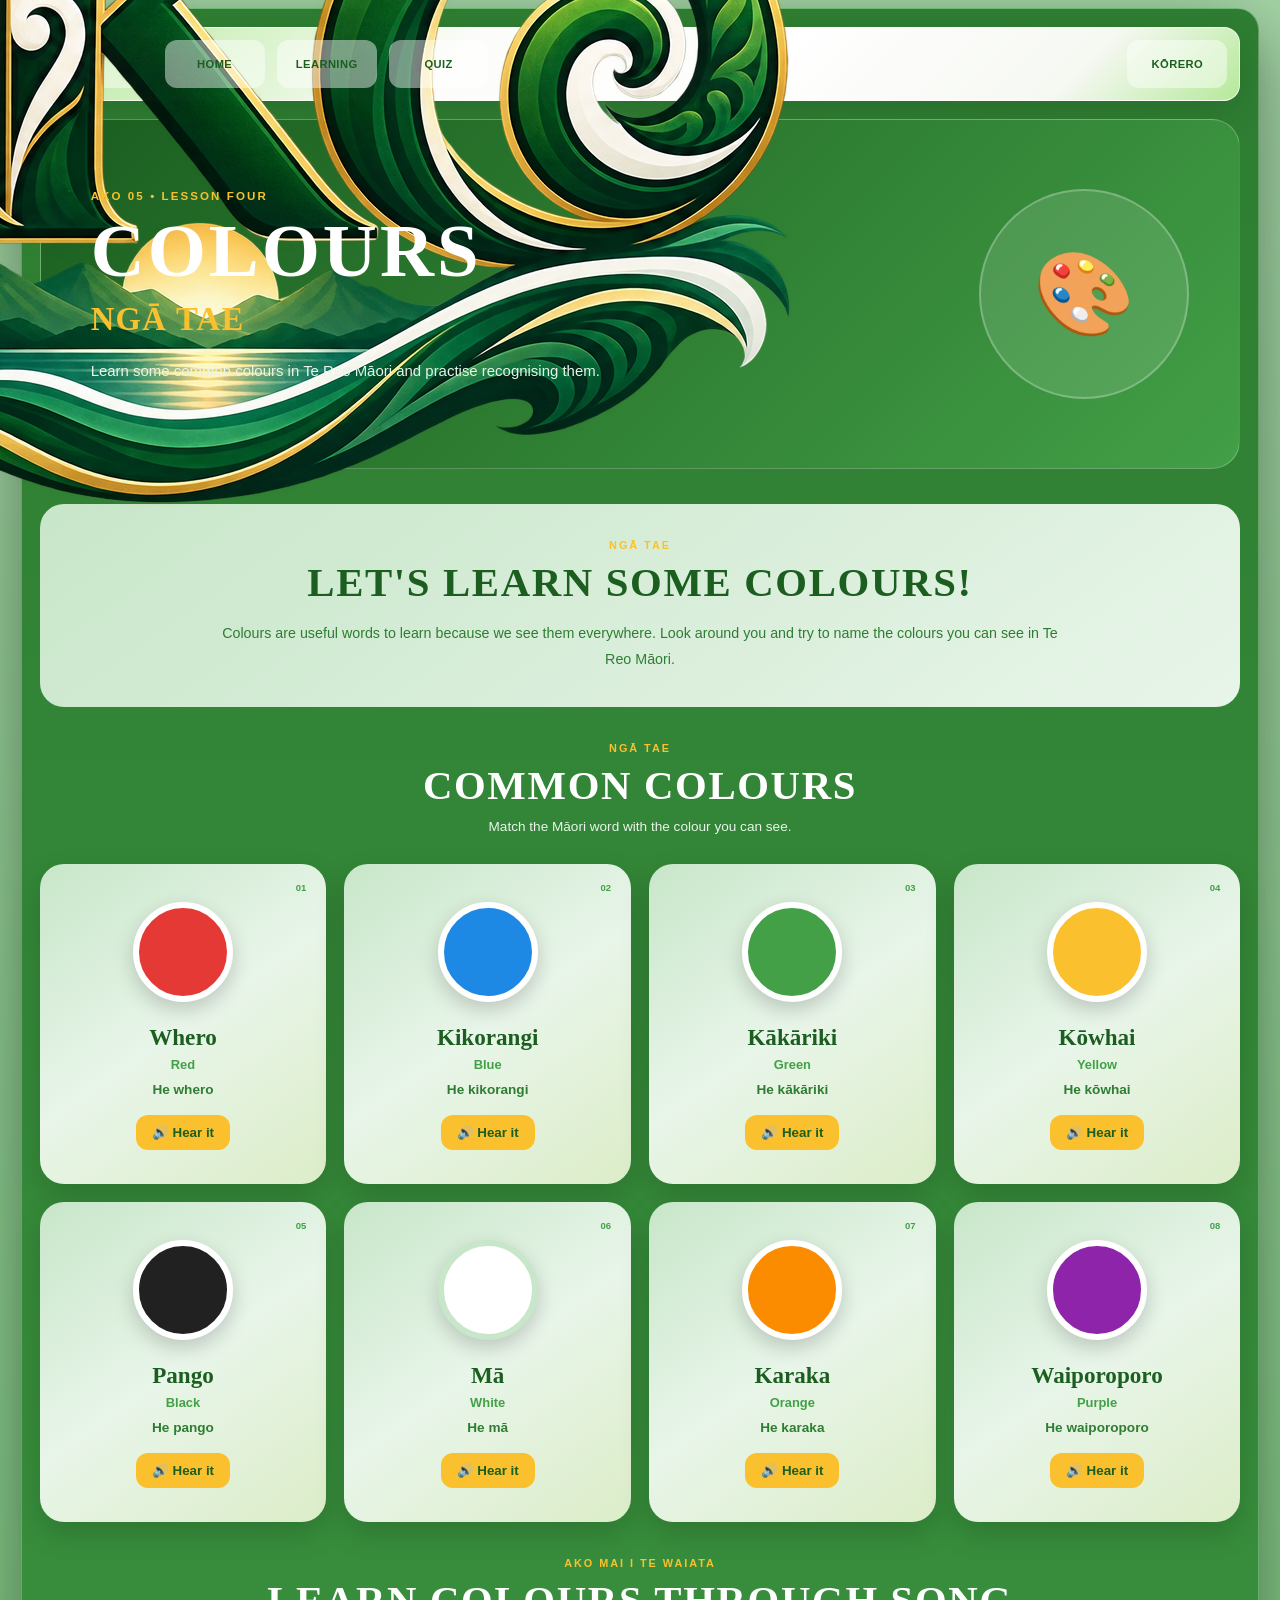
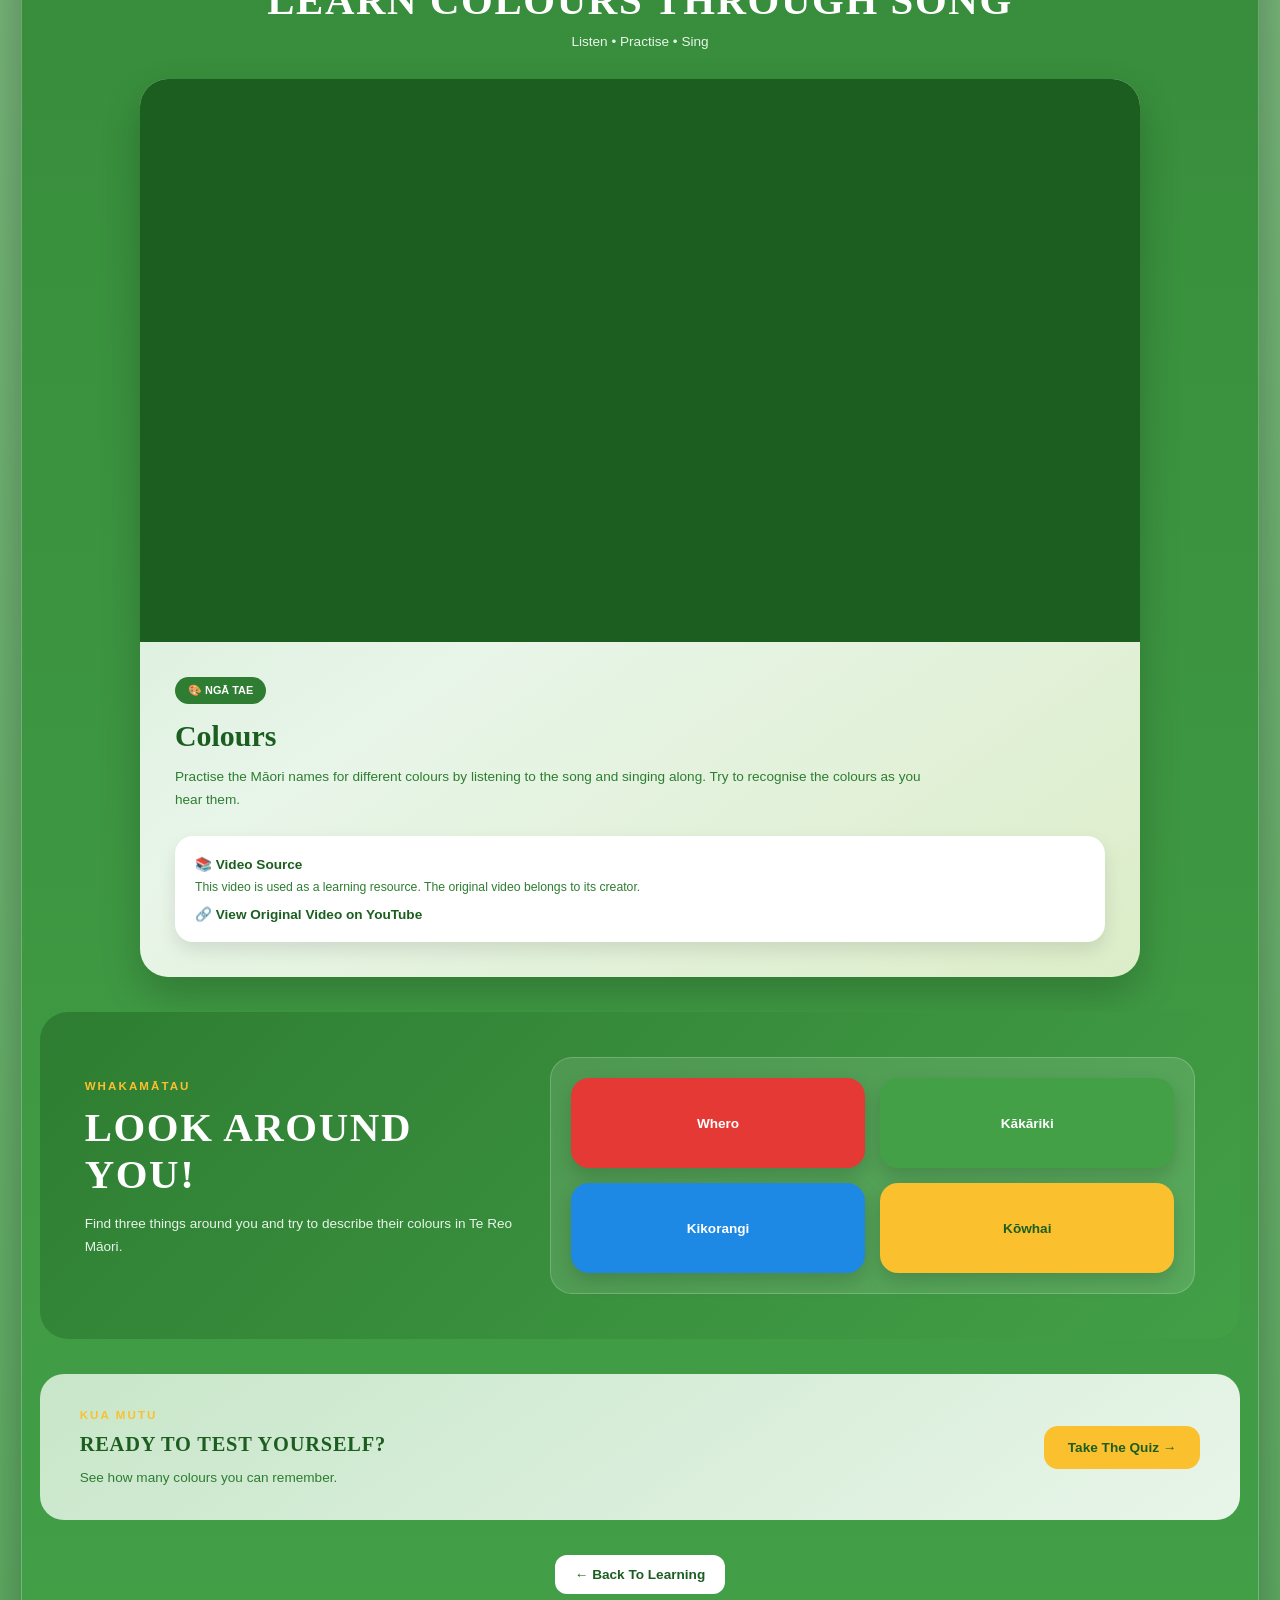
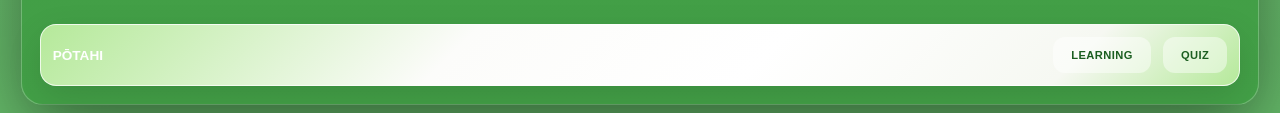
==== commit 7441db7a: "put the height and width into my css" ====
--- a/colours.html
+++ b/colours.html
@@ -16,30 +16,11 @@
 
     <!-- Navigation -->
     <nav class="top-nav" aria-label="Main navigation">
-
-      <a href="index.html">
-        <img
-          src="graphics/website_logo.png"
-          width="77"
-          height="51"
-          alt="Pōtahi Home"
-        />
-      </a>
-
+	  <a href="#"><img src="graphics/website_logo.png" alt="Pōtahi website logo"></a>
       <a href="index.html">Home</a>
-
-      <a href="learning.html" class="active">
-        Learning
-      </a>
-
-      <a href="Quiz.html">
-        Quiz
-      </a>
-
-      <a class="nav-pill" href="#korero">
-        Kōrero
-      </a>
-
+      <a href="learning.html">Learning</a>
+      <a href="Quiz.html">Quiz</a>
+      <a class="nav-pill" href="#korero">Kōrero</a>
     </nav>
 
 
--- a/style.css
+++ b/style.css
@@ -117,15 +117,17 @@
 
 .hero {
   margin: 18px 0;
-  min-height: 300px;
-  border-radius: 20px;
-  padding: 42px;
+  min-height: 390px;
+  border-radius: 28px;
+  padding: 55px;
   display: flex;
   justify-content: space-between;
-  gap: 24px;
+  gap: 40px;
   align-items: center;
-  background: linear-gradient(135deg,#2E7D32,#43A047);
+  background: linear-gradient(135deg,#1B5E20,#2E7D32,#43A047);
   border: 1px solid var(--line);
+  overflow: hidden;
+  position: relative;
 }
 
 .eyebrow {
@@ -318,26 +320,35 @@
     margin-bottom:28px;
 }
 
-.light-card {
-  background:linear-gradient(145deg,#c4e4a1,#E8F5E9,#DCEDC8);
-
-  color: var(--dark);
-}
-
-.light-card h2 {
-  color: var(--dark);
-}
-
-.light-card p {
-  color: var(--dark);
-}
-
-.dark-card {
-  background:linear-gradient(145deg,#c4e4a1,#E8F5E9,#DCEDC8);
-}
-
+/* INDEX PAGE CARDS */
+.light-card,
+.dark-card,
 .purple-card {
-  background:linear-gradient(145deg,#c4e4a1,#E8F5E9,#DCEDC8);
+    background: linear-gradient(
+        145deg,
+        #C8E6C9,
+        #E8F5E9,
+        #DCEDC8
+    );
+
+    color: #1B5E20;
+}
+
+/* Card headings */
+.light-card h2,
+.dark-card h2,
+.purple-card h2 {
+    color: #1B5E20;
+}
+
+/* Card text */
+.light-card h3,
+.dark-card h3,
+.purple-card h3,
+.light-card p,
+.dark-card p,
+.purple-card p {
+    color: #2E7D32;
 }
 
 .footer-nav {
@@ -3515,4 +3526,493 @@
     .video-card {
         border-radius: 22px;
     }
+}
+
+/* =========================================================
+   QUIZ PAGE
+========================================================= */
+
+.quiz-section {
+  margin-top: 18px;
+}
+
+
+/* =========================
+   QUIZ CARD
+========================= */
+
+.quiz-card {
+  min-height: 800px;
+
+  padding: 100px;
+
+  border-radius: 28px;
+
+  border: 1px solid var(--line);
+
+  background:
+    linear-gradient(
+      145deg,
+      #F1F8E9,
+      #E8F5E9,
+      #DCEDC8
+    );
+
+  color: var(--dark);
+
+  display: flex;
+  flex-direction: column;
+  justify-content: center;
+
+  box-shadow: 0 20px 50px rgba(0, 0, 0, 0.25);
+
+  animation: quizAppear 0.45s ease;
+}
+
+
+/* =========================
+   INTRO
+========================================================= */
+
+.quiz-intro-card {
+  text-align: center;
+  align-items: center;
+}
+
+
+.quiz-icon {
+  width: 80px;
+  height: 80px;
+
+  display: grid;
+  place-items: center;
+
+  margin-bottom: 24px;
+
+  border-radius: 50%;
+
+  background: #FBC02D;
+
+  color: var(--dark);
+
+  font-size: 2rem;
+  font-weight: 900;
+
+  box-shadow: 0 8px 18px rgba(0, 0, 0, 0.15);
+}
+
+
+.quiz-card h2 {
+  color: var(--blue);
+
+  font-family: Georgia, 'Times New Roman', serif;
+
+  text-transform: uppercase;
+
+  letter-spacing: 0.04em;
+
+  font-size: clamp(1.8rem, 4vw, 3rem);
+
+  margin-bottom: 18px;
+}
+
+
+.quiz-card > p:not(.learning-eyebrow) {
+  max-width: 700px;
+
+  line-height: 1.8;
+
+  font-size: 1.05rem;
+
+  color: var(--blue);
+
+  margin-bottom: 28px;
+}
+
+
+/* =========================
+   QUIZ BUTTON
+========================================================= */
+
+.quiz-button {
+  border: none;
+
+  background: #FBC02D;
+
+  color: var(--dark);
+
+  padding: 14px 24px;
+
+  border-radius: 12px;
+
+  font-family: Arial, Helvetica, sans-serif;
+
+  font-size: 1rem;
+
+  font-weight: 800;
+
+  cursor: pointer;
+
+  transition:
+    transform 0.3s ease,
+    box-shadow 0.3s ease;
+}
+
+
+.quiz-button:hover {
+  transform: translateY(-3px) scale(1.03);
+
+  box-shadow: 0 10px 20px rgba(0, 0, 0, 0.2);
+}
+
+
+/* =========================
+   QUIZ TOP
+========================================================= */
+
+.quiz-top {
+  margin-bottom: 35px;
+}
+
+
+#question-number {
+  margin: 0 0 18px;
+
+  font-size: 1.1rem;
+
+  color: var(--blue);
+
+  font-weight: 800;
+
+  text-transform: uppercase;
+
+  letter-spacing: 0.08em;
+}
+
+
+.progress-bar {
+  width: 100%;
+
+  height: 16px;
+
+  overflow: hidden;
+
+  border-radius: 20px;
+
+  background: rgba(46, 125, 50, 0.15);
+}
+
+
+#progress-fill {
+  width: 10%;
+
+  height: 100%;
+
+  border-radius: inherit;
+
+  background: #FBC02D;
+
+  transition: width 0.4s ease;
+}
+
+
+/* =========================
+   QUESTION
+========================================================= */
+
+.question-area {
+  text-align: center;
+
+  margin-bottom: 45px;
+}
+
+
+.quiz-category {
+  margin: 0 0 10px;
+
+  color: var(--forest);
+
+  font-size: 0.8rem;
+
+  font-weight: 800;
+
+  letter-spacing: 0.18em;
+}
+
+
+.question-area h2 {
+  margin-bottom: 0;
+  font-size: clamp(2rem, 4vw, 3.2rem);
+}
+
+/* =========================
+   ANSWERS
+========================================================= */
+
+.answer-grid {
+  display: grid;
+  grid-template-columns: repeat(2, 1fr);
+  gap: 22px;
+}
+
+
+.answer-btn {
+  min-height: 105px;
+
+  padding: 20px 24px;
+
+  display: flex;
+
+  align-items: center;
+
+  gap: 15px;
+
+  text-align: left;
+
+  border: 2px solid rgba(46, 125, 50, 0.25);
+
+  border-radius: 18px;
+
+  background: #FFFFFF;
+
+  color: var(--blue);
+
+  font-family: Arial, Helvetica, sans-serif;
+
+  font-size: 1.2rem;
+
+  font-weight: 700;
+
+  cursor: pointer;
+
+  transition:
+    transform 0.25s ease,
+    background 0.25s ease,
+    border 0.25s ease,
+    box-shadow 0.25s ease;
+}
+
+
+.answer-btn:hover:not(:disabled) {
+  transform: translateY(-4px);
+
+  border-color: var(--forest);
+
+  background: #F1F8E9;
+
+  box-shadow: 0 10px 20px rgba(0, 0, 0, 0.12);
+}
+
+
+.answer-letter {
+  min-width: 52px;
+
+  height: 52px;
+
+  font-size: 1.15rem;
+
+  display: grid;
+
+  place-items: center;
+
+  border-radius: 50%;
+
+  background: var(--forest);
+
+  color: #FFFFFF;
+
+  font-weight: 900;
+}
+
+
+.answer-btn:disabled {
+  cursor: default;
+}
+
+
+/* Correct answer */
+
+.answer-btn.correct {
+  background: #C8E6C9;
+
+  border-color: var(--forest);
+}
+
+
+.answer-btn.correct .answer-letter {
+  background: var(--forest);
+}
+
+
+/* Wrong answer */
+
+.answer-btn.wrong {
+  background: #FFEBEE;
+
+  border-color: #C62828;
+}
+
+
+.answer-btn.wrong .answer-letter {
+  background: #C62828;
+}
+
+
+/* =========================
+   FEEDBACK
+========================================================= */
+
+.quiz-feedback {
+  margin-top: 25px;
+
+  padding: 18px 22px;
+
+  border-radius: 18px;
+
+  text-align: center;
+
+  background: #FFFFFF;
+
+  border: 2px solid var(--sage);
+
+  animation: quizFeedback 0.3s ease;
+}
+
+
+.quiz-feedback h3 {
+  margin: 0 0 6px;
+
+  color: var(--forest);
+
+  font-family: Georgia, 'Times New Roman', serif;
+
+  font-size: 1.4rem;
+}
+
+
+.quiz-feedback p {
+  margin: 0;
+
+  color: var(--blue);
+
+  line-height: 1.6;
+}
+
+
+/* =========================
+   NEXT BUTTON
+========================================================= */
+
+.next-button {
+  align-self: center;
+
+  margin-top: 25px;
+}
+
+
+/* =========================
+   RESULTS
+========================================================= */
+
+.results-card {
+  text-align: center;
+
+  align-items: center;
+}
+
+
+.final-score {
+  display: flex;
+
+  align-items: center;
+
+  justify-content: center;
+
+  gap: 10px;
+
+  margin: 20px 0;
+
+  color: var(--forest);
+
+  font-family: Georgia, 'Times New Roman', serif;
+
+  font-size: 4rem;
+
+  font-weight: 900;
+}
+
+
+#score-message {
+  margin-bottom: 28px;
+}
+
+
+/* =========================
+   HIDDEN
+========================================================= */
+
+.hidden {
+  display: none !important;
+}
+
+
+/* =========================
+   ANIMATIONS
+========================================================= */
+
+@keyframes quizAppear {
+
+  from {
+    opacity: 0;
+    transform: translateY(15px);
+  }
+
+  to {
+    opacity: 1;
+    transform: translateY(0);
+  }
+
+}
+
+
+@keyframes quizFeedback {
+
+  from {
+    opacity: 0;
+    transform: scale(0.96);
+  }
+
+  to {
+    opacity: 1;
+    transform: scale(1);
+  }
+
+}
+
+
+/* =========================
+   MOBILE
+========================================================= */
+
+@media (max-width: 760px) {
+
+  .quiz-card {
+    padding: 28px;
+  }
+
+
+  .answer-grid {
+    grid-template-columns: 1fr;
+  }
+
+
+  .quiz-card h2 {
+    font-size: 1.7rem;
+  }
+
+
+  .final-score {
+    font-size: 3rem;
+  }
+
 }
